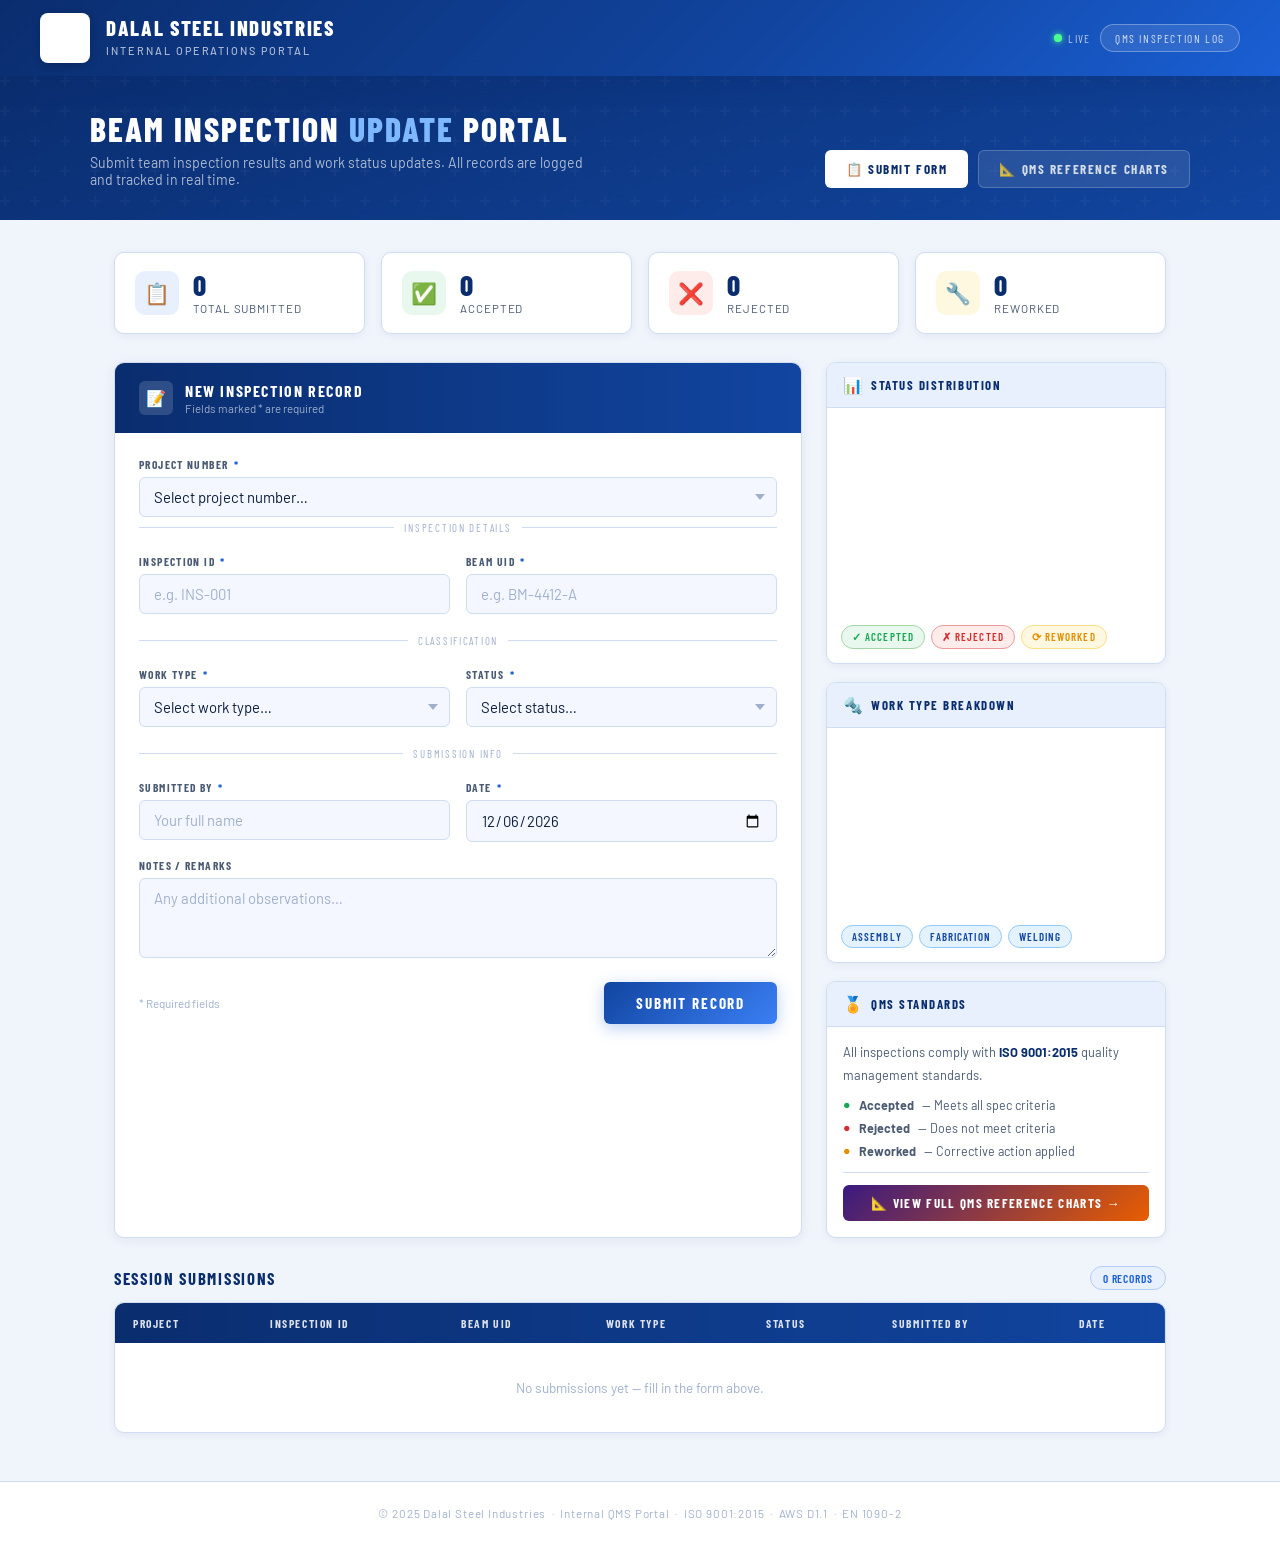
==== public/index.html @ 4f53c520 "index.html" ====
<!DOCTYPE html>
<!-- CLEAN REBUILD v2 -->
<html lang="en">
<head>
<meta charset="UTF-8"/>
<meta name="viewport" content="width=device-width, initial-scale=1.0"/>
<title>Dalal Steel Industries</title>
<link href="https://fonts.googleapis.com/css2?family=Barlow+Condensed:wght@400;600;700;800&family=Barlow:wght@300;400;500;600&display=swap" rel="stylesheet"/>
<script src="https://cdnjs.cloudflare.com/ajax/libs/Chart.js/4.4.0/chart.umd.min.js"></script>
<style>
*,*::before,*::after{box-sizing:border-box;margin:0;padding:0}
:root{--bd:#0a2d6e;--bm:#1145a0;--b:#1a5fd4;--bl:#3b7ff5;--bp:#e8f0fe;--bf:#f4f7ff;--w:#fff;--gl:#f0f4fb;--gb:#d0dcf0;--gm:#a0b0cc;--gt:#4a5a72;--td:#0d1f3c;--ok:#15a752;--er:#d32f2f;--wa:#e08f00;--or:#e85d00}
body{background:var(--gl);color:var(--td);font-family:'Barlow',sans-serif;min-height:100vh}
.page{display:none}.page.active{display:block}
header{background:linear-gradient(135deg,var(--bd),var(--bm) 60%,var(--b));padding:0 40px;display:flex;align-items:center;justify-content:space-between;height:76px;box-shadow:0 4px 24px rgba(10,45,110,.3);position:sticky;top:0;z-index:100}
.hl{display:flex;align-items:center;gap:16px}
.lw{width:50px;height:50px;background:#fff;border-radius:8px;display:flex;align-items:center;justify-content:center;overflow:hidden;flex-shrink:0;box-shadow:0 2px 8px rgba(0,0,0,.2)}
.lw img{width:44px;height:44px;object-fit:contain}
.bt h1{font-family:'Barlow Condensed',sans-serif;font-size:1.3rem;font-weight:800;letter-spacing:.08em;text-transform:uppercase;color:#fff;line-height:1}
.bt span{font-size:.68rem;letter-spacing:.18em;text-transform:uppercase;color:rgba(255,255,255,.65);font-weight:500}
.hr2{display:flex;align-items:center;gap:10px}
.hbadge{font-family:'Barlow Condensed',sans-serif;font-size:.72rem;letter-spacing:.14em;text-transform:uppercase;color:rgba(255,255,255,.8);border:1px solid rgba(255,255,255,.3);padding:6px 14px;border-radius:20px;background:rgba(255,255,255,.1)}
.ldot{display:flex;align-items:center;gap:6px;font-size:.72rem;color:rgba(255,255,255,.7);font-family:'Barlow Condensed',sans-serif;letter-spacing:.1em;text-transform:uppercase}
.ldot::before{content:'';width:8px;height:8px;background:#4cff91;border-radius:50%;box-shadow:0 0 6px #4cff91;animation:pulse 2s infinite}
@keyframes pulse{0%,100%{opacity:1;transform:scale(1)}50%{opacity:.5;transform:scale(.8)}}
.hero{background:linear-gradient(160deg,var(--bd),var(--bm));padding:36px 40px 32px;position:relative;overflow:hidden}
.hero::before{content:'';position:absolute;inset:0;background:url("data:image/svg+xml,%3Csvg width='60' height='60' viewBox='0 0 60 60' xmlns='http://www.w3.org/2000/svg'%3E%3Cg fill='%23fff' fill-opacity='.03'%3E%3Cpath d='M36 34v-4h-2v4h-4v2h4v4h2v-4h4v-2h-4zm0-30V0h-2v4h-4v2h4v4h2V6h4V4h-4zM6 34v-4H4v4H0v2h4v4h2v-4h4v-2H6zM6 4V0H4v4H0v2h4v4h2V6h4V4H6z'/%3E%3C/g%3E%3C/svg%3E")}
.hc{position:relative;max-width:1100px;margin:0 auto;display:flex;align-items:flex-end;justify-content:space-between;gap:20px;flex-wrap:wrap}
.hero h2{font-family:'Barlow Condensed',sans-serif;font-size:2.1rem;font-weight:800;text-transform:uppercase;letter-spacing:.06em;color:#fff;line-height:1;margin-bottom:8px}
.hero h2 em{color:#7eb8ff;font-style:normal}
.hero p{color:rgba(255,255,255,.65);font-size:.88rem;max-width:500px}
.navbtns{display:flex;gap:10px;flex-shrink:0}
.nbtn{font-family:'Barlow Condensed',sans-serif;font-size:.82rem;font-weight:700;letter-spacing:.12em;text-transform:uppercase;padding:10px 20px;border-radius:6px;border:none;cursor:pointer;transition:all .2s;display:flex;align-items:center;gap:7px}
.nbtn.p1{background:rgba(255,255,255,.18);color:#fff;border:1px solid rgba(255,255,255,.35)}
.nbtn.p1:hover{background:rgba(255,255,255,.28)}
.nbtn.p1.an{background:#fff;color:var(--bd)}
.nbtn.p2{background:rgba(255,255,255,.1);color:rgba(255,255,255,.8);border:1px solid rgba(255,255,255,.2)}
.nbtn.p2:hover{background:rgba(255,255,255,.2);color:#fff}
.nbtn.p2.an{background:var(--or);color:#fff;border-color:var(--or)}
main{max-width:1100px;margin:0 auto;padding:32px 24px 48px}
.kpi{display:grid;grid-template-columns:repeat(4,1fr);gap:16px;margin-bottom:28px}
.kc{background:var(--w);border:1px solid var(--gb);border-radius:10px;padding:18px 20px;display:flex;align-items:center;gap:14px;box-shadow:0 2px 8px rgba(10,45,110,.06);transition:box-shadow .2s,transform .2s}
.kc:hover{box-shadow:0 6px 20px rgba(10,45,110,.12);transform:translateY(-2px)}
.ki{width:44px;height:44px;border-radius:10px;display:flex;align-items:center;justify-content:center;flex-shrink:0;font-size:1.3rem}
.ki.b{background:var(--bp)}.ki.g{background:#e8f8ee}.ki.r{background:#fdecea}.ki.y{background:#fff8e1}
.kv{font-family:'Barlow Condensed',sans-serif;font-size:1.8rem;font-weight:800;color:var(--bd);line-height:1}
.kl{font-size:.72rem;color:var(--gt);text-transform:uppercase;letter-spacing:.08em;margin-top:2px}
.tc{display:grid;grid-template-columns:1fr 340px;gap:24px;margin-bottom:28px}
.cd{background:var(--w);border:1px solid var(--gb);border-radius:10px;overflow:hidden;box-shadow:0 2px 12px rgba(10,45,110,.07)}
.ch{background:linear-gradient(90deg,var(--bd),var(--bm));padding:18px 24px;display:flex;align-items:center;gap:12px}
.chi{width:34px;height:34px;background:rgba(255,255,255,.15);border-radius:6px;display:flex;align-items:center;justify-content:center;font-size:1rem}
.ch h3{font-family:'Barlow Condensed',sans-serif;font-size:1rem;font-weight:700;letter-spacing:.1em;text-transform:uppercase;color:#fff}
.ch p{font-size:.72rem;color:rgba(255,255,255,.6);margin-top:1px}
.fb{padding:24px}
.fg{display:grid;grid-template-columns:1fr 1fr;gap:16px}
.fgp{display:flex;flex-direction:column;gap:6px}
.fgp.fl{grid-column:1/-1}
label{font-family:'Barlow Condensed',sans-serif;font-size:.72rem;font-weight:700;letter-spacing:.12em;text-transform:uppercase;color:var(--gt)}
label .rq{color:var(--b);margin-left:2px}
input,select,textarea{background:var(--bf);border:1.5px solid var(--gb);border-radius:6px;color:var(--td);font-family:'Barlow',sans-serif;font-size:.93rem;padding:10px 14px;outline:none;width:100%;appearance:none;-webkit-appearance:none;transition:border-color .2s,box-shadow .2s}
input::placeholder,textarea::placeholder{color:var(--gm)}
input:focus,select:focus,textarea:focus{border-color:var(--b);box-shadow:0 0 0 3px rgba(26,95,212,.12);background:#fff}
.sw{position:relative}
.sw::after{content:'';position:absolute;right:12px;top:50%;transform:translateY(-50%);width:0;height:0;border-left:5px solid transparent;border-right:5px solid transparent;border-top:6px solid var(--gm);pointer-events:none}
textarea{resize:vertical;min-height:80px}
.dv{grid-column:1/-1;display:flex;align-items:center;gap:10px;margin:4px 0}
.dv span{font-family:'Barlow Condensed',sans-serif;font-size:.68rem;letter-spacing:.16em;text-transform:uppercase;color:var(--gm);white-space:nowrap}
.dv::before,.dv::after{content:'';flex:1;height:1px;background:var(--gb)}
.ff{padding:0 24px 24px;display:flex;align-items:center;justify-content:space-between;gap:12px}
.sbtn{background:linear-gradient(135deg,var(--bm),var(--bl));border:none;border-radius:6px;color:#fff;cursor:pointer;font-family:'Barlow Condensed',sans-serif;font-size:.95rem;font-weight:700;letter-spacing:.12em;text-transform:uppercase;padding:12px 32px;transition:all .2s;display:flex;align-items:center;gap:8px;box-shadow:0 4px 16px rgba(26,95,212,.3)}
.sbtn:hover{transform:translateY(-1px);box-shadow:0 6px 22px rgba(26,95,212,.4)}
.sbtn:active{transform:scale(.98)}
.sbtn:disabled{opacity:.5;cursor:not-allowed;transform:none}
.bl2{display:none;width:16px;height:16px;border:2px solid rgba(255,255,255,.3);border-top-color:#fff;border-radius:50%;animation:spin .7s linear infinite}
.sbtn.ld .bl2{display:block}
@keyframes spin{to{transform:rotate(360deg)}}
.rn{font-size:.73rem;color:var(--gm)}
.cc2{display:flex;flex-direction:column;gap:18px}
.cc3{background:var(--w);border:1px solid var(--gb);border-radius:10px;overflow:hidden;box-shadow:0 2px 8px rgba(10,45,110,.06)}
.cch{background:var(--bp);border-bottom:1px solid var(--gb);padding:12px 16px;display:flex;align-items:center;gap:8px}
.cch h4{font-family:'Barlow Condensed',sans-serif;font-size:.8rem;font-weight:700;letter-spacing:.12em;text-transform:uppercase;color:var(--bd)}
.cbody{padding:14px}
canvas{max-width:100%}
.ql{display:flex;flex-wrap:wrap;gap:6px;padding:6px 14px 14px}
.qt{font-size:.68rem;font-family:'Barlow Condensed',sans-serif;font-weight:600;letter-spacing:.1em;text-transform:uppercase;padding:4px 10px;border-radius:20px}
.qt.a{background:#e3f2fd;color:#1145a0;border:1px solid #90caf9}
.qt.b{background:#e8f8ee;color:#15a752;border:1px solid #a5d6a7}
.qt.c{background:#fdecea;color:#d32f2f;border:1px solid #ef9a9a}
.qt.d{background:#fff8e1;color:#e08f00;border:1px solid #ffe082}
.tsh{display:flex;align-items:center;justify-content:space-between;margin-bottom:12px}
.tsh h3{font-family:'Barlow Condensed',sans-serif;font-size:1.05rem;font-weight:700;letter-spacing:.1em;text-transform:uppercase;color:var(--bd)}
.rc{font-size:.72rem;color:var(--b);background:var(--bp);border:1px solid #b3ccf5;padding:4px 12px;border-radius:20px;font-family:'Barlow Condensed',sans-serif;font-weight:600;letter-spacing:.08em;text-transform:uppercase}
.tw{background:var(--w);border:1px solid var(--gb);border-radius:10px;overflow:hidden;box-shadow:0 2px 8px rgba(10,45,110,.06)}
table{width:100%;border-collapse:collapse}
thead tr{background:linear-gradient(90deg,var(--bd),var(--bm))}
th{font-family:'Barlow Condensed',sans-serif;font-size:.72rem;font-weight:700;letter-spacing:.14em;text-transform:uppercase;color:rgba(255,255,255,.85);padding:13px 18px;text-align:left}
tbody tr{border-bottom:1px solid var(--gb);transition:background .12s}
tbody tr:last-child{border-bottom:none}
tbody tr:hover{background:var(--bf)}
td{padding:12px 18px;font-size:.87rem;color:var(--td)}
td.mt{color:var(--gt);font-size:.8rem}
.badge{display:inline-block;padding:3px 10px;border-radius:20px;font-family:'Barlow Condensed',sans-serif;font-size:.7rem;font-weight:700;letter-spacing:.1em;text-transform:uppercase}
.badge.accepted{background:#e8f8ee;color:#15a752;border:1px solid #a5d6a7}
.badge.rejected{background:#fdecea;color:#d32f2f;border:1px solid #ef9a9a}
.badge.reworked{background:#fff8e1;color:#e08f00;border:1px solid #ffe082}
.es{padding:36px;text-align:center;color:var(--gm);font-size:.85rem}
.rh{background:linear-gradient(160deg,#1a0a3e,#3a1a80 60%,var(--or));padding:36px 40px 32px;position:relative;overflow:hidden}
.rh::before{content:'';position:absolute;inset:0;background:url("data:image/svg+xml,%3Csvg width='60' height='60' viewBox='0 0 60 60' xmlns='http://www.w3.org/2000/svg'%3E%3Cg fill='%23fff' fill-opacity='.04'%3E%3Cpath d='M36 34v-4h-2v4h-4v2h4v4h2v-4h4v-2h-4zm0-30V0h-2v4h-4v2h4v4h2V6h4V4h-4zM6 34v-4H4v4H0v2h4v4h2v-4h4v-2H6zM6 4V0H4v4H0v2h4v4h2V6h4V4H6z'/%3E%3C/g%3E%3C/svg%3E")}
.rhc{position:relative;max-width:1100px;margin:0 auto;display:flex;align-items:flex-end;justify-content:space-between;flex-wrap:wrap;gap:16px}
.rh h2{font-family:'Barlow Condensed',sans-serif;font-size:2.1rem;font-weight:800;text-transform:uppercase;letter-spacing:.06em;color:#fff;line-height:1;margin-bottom:8px}
.rh h2 em{color:#ffcc80;font-style:normal}
.rh p{color:rgba(255,255,255,.65);font-size:.88rem}
.rtabs{display:flex;gap:8px;flex-shrink:0}
.rtab{font-family:'Barlow Condensed',sans-serif;font-size:.82rem;font-weight:700;letter-spacing:.1em;text-transform:uppercase;padding:9px 20px;border-radius:6px;border:1px solid rgba(255,255,255,.3);background:rgba(255,255,255,.12);color:rgba(255,255,255,.8);cursor:pointer;transition:all .2s}
.rtab:hover{background:rgba(255,255,255,.22);color:#fff}
.rtab.active{background:#fff;color:#3a1a80;border-color:#fff}
.rm{max-width:1100px;margin:0 auto;padding:32px 24px 48px}
.rs{display:none}.rs.active{display:block}
.stitle{font-family:'Barlow Condensed',sans-serif;font-size:1.15rem;font-weight:800;letter-spacing:.1em;text-transform:uppercase;color:var(--bd);margin-bottom:16px;display:flex;align-items:center;gap:10px}
.stitle::after{content:'';flex:1;height:2px;background:linear-gradient(90deg,var(--bp),transparent)}
.rg{display:grid;grid-template-columns:1fr 1fr;gap:20px;margin-bottom:28px}
.rcard{background:var(--w);border:1px solid var(--gb);border-radius:10px;overflow:hidden;box-shadow:0 2px 8px rgba(10,45,110,.06)}
.rch{padding:14px 18px 12px;border-bottom:1px solid var(--gb);display:flex;align-items:center;gap:10px}
.rch.blue{background:linear-gradient(90deg,var(--bd),var(--bm))}
.rch.orange{background:linear-gradient(90deg,#7a2d00,var(--or))}
.rch.green{background:linear-gradient(90deg,#0a4d1a,#1a8a3a)}
.rch.purple{background:linear-gradient(90deg,#2d0a6e,#6a3ab0)}
.rch h4{font-family:'Barlow Condensed',sans-serif;font-size:.88rem;font-weight:700;letter-spacing:.12em;text-transform:uppercase;color:#fff}
.rt{width:100%;border-collapse:collapse}
.rt th{font-family:'Barlow Condensed',sans-serif;font-size:.68rem;font-weight:700;letter-spacing:.12em;text-transform:uppercase;color:var(--gt);padding:10px 14px;text-align:left;background:var(--bf);border-bottom:1px solid var(--gb)}
.rt td{padding:9px 14px;font-size:.82rem;color:var(--td);border-bottom:1px solid var(--gb)}
.rt tr:last-child td{border-bottom:none}
.rt tr:nth-child(even) td{background:var(--bf)}
.rt tr:hover td{background:#deeaff}
.grade{width:28px;height:28px;border-radius:50%;font-family:'Barlow Condensed',sans-serif;font-size:.85rem;font-weight:800;display:inline-flex;align-items:center;justify-content:center}
.grade.A{background:#e8f8ee;color:#15a752;border:2px solid #15a752}
.grade.B{background:#e3f2fd;color:#1145a0;border:2px solid #1145a0}
.grade.C{background:#fff8e1;color:#e08f00;border:2px solid #e08f00}
.grade.D{background:#fdecea;color:#d32f2f;border:2px solid #d32f2f}
.dg{display:grid;grid-template-columns:repeat(3,1fr);gap:10px;padding:14px}
.dc{border:1px solid var(--gb);border-radius:8px;padding:12px 10px;text-align:center}
.dc .di{font-size:1.6rem;margin-bottom:6px}
.dc .dn{font-family:'Barlow Condensed',sans-serif;font-size:.75rem;font-weight:700;letter-spacing:.1em;text-transform:uppercase;color:var(--bd)}
.dc .dd{font-size:.7rem;color:var(--gt);margin-top:3px;line-height:1.4}
.dc.crit{border-color:#ef9a9a;background:#fdecea}.dc.crit .dn{color:#d32f2f}
.dc.mod{border-color:#ffe082;background:#fff8e1}.dc.mod .dn{color:#e08f00}
.dc.min{border-color:#a5d6a7;background:#e8f8ee}.dc.min .dn{color:#15a752}
.ip{display:flex;gap:6px;flex-wrap:wrap;padding:12px 14px}
.ipill{font-family:'Barlow Condensed',sans-serif;font-size:.72rem;font-weight:700;letter-spacing:.1em;text-transform:uppercase;padding:5px 12px;border-radius:20px}
.ipill.f{background:#e8f8ee;color:#15a752;border:1px solid #a5d6a7}
.ipill.m{background:#e3f2fd;color:#1145a0;border:1px solid #90caf9}
.ipill.c{background:#fff8e1;color:#e08f00;border:1px solid #ffe082}
.ipill.v{background:#fdecea;color:#d32f2f;border:1px solid #ef9a9a}
#toast{position:fixed;bottom:28px;right:28px;padding:14px 22px;border-radius:8px;font-family:'Barlow Condensed',sans-serif;font-size:.95rem;font-weight:600;letter-spacing:.08em;text-transform:uppercase;box-shadow:0 8px 28px rgba(0,0,0,.15);z-index:9999;transform:translateY(60px);opacity:0;transition:all .3s cubic-bezier(.34,1.56,.64,1);pointer-events:none}
#toast.show{transform:translateY(0);opacity:1}
#toast.success{background:#fff;border:2px solid var(--ok);color:var(--ok)}
#toast.error{background:#fff;border:2px solid var(--er);color:var(--er)}
footer{text-align:center;padding:24px;border-top:1px solid var(--gb);color:var(--gm);font-size:.73rem;letter-spacing:.07em;background:var(--w)}
/* FORM FIELD GROUPS */
#fields-standard{display:block}
#fields-spn003{display:none}
@media(max-width:860px){.tc,.rg{grid-template-columns:1fr}.kpi{grid-template-columns:repeat(2,1fr)}.fg{grid-template-columns:1fr}.fgp.fl{grid-column:1}header,.hero,.rh{padding-left:20px;padding-right:20px}main,.rm{padding:20px 16px 40px}.dg{grid-template-columns:repeat(2,1fr)}}
</style>
</head>
<body>

<header>
  <div class="hl">
    <div class="lw"><img src="https://cdn.prod.website-files.com/642d748a11520d3a83eb2715/646a10def01604a84f90b302_Asset%201.svg" alt="DSI" onerror="this.style.display='none'"/></div>
    <div class="bt"><h1>Dalal Steel Industries</h1><span>Internal Operations Portal</span></div>
  </div>
  <div class="hr2"><div class="ldot">Live</div><div class="hbadge">QMS Inspection Log</div></div>
</header>

<!-- PAGE 1: FORM -->
<div class="page active" id="page-form">
  <div class="hero">
    <div class="hc">
      <div><h2>Beam Inspection <em>Update</em> Portal</h2><p>Submit team inspection results and work status updates. All records are logged and tracked in real time.</p></div>
      <div class="navbtns">
        <button class="nbtn p1 an" onclick="showPage('page-form',this)">📋 Submit Form</button>
        <button class="nbtn p2" onclick="showPage('page-ref',this)">📐 QMS Reference Charts</button>
      </div>
    </div>
  </div>
  <main>
    <div class="kpi">
      <div class="kc"><div class="ki b">📋</div><div><div class="kv" id="kT">0</div><div class="kl">Total Submitted</div></div></div>
      <div class="kc"><div class="ki g">✅</div><div><div class="kv" id="kA">0</div><div class="kl">Accepted</div></div></div>
      <div class="kc"><div class="ki r">❌</div><div><div class="kv" id="kR">0</div><div class="kl">Rejected</div></div></div>
      <div class="kc"><div class="ki y">🔧</div><div><div class="kv" id="kW">0</div><div class="kl">Reworked</div></div></div>
    </div>
    <div class="tc">
      <div class="cd">
        <div class="ch"><div class="chi">📝</div><div><h3>New Inspection Record</h3><p>Fields marked * are required</p></div></div>
        <div class="fb">
          <div class="fg">
            <div class="fgp fl">
              <label>Project Number <span class="rq">*</span></label>
              <div class="sw">
                <select id="proj" onchange="onProjChange()">
                  <option value="" disabled selected>Select project number…</option>
                  <option value="SPN004">SPN004</option>
                  <option value="SPN062">SPN062</option>
                  <option value="SPN003">SPN003</option>
                  <option value="NG008">NG008</option>
                  <option value="NG014">NG014</option>
                  <option value="SBN025">SBN025</option>
                 <option value="SBN005">SBN005</option>
<option value="SBN002">SBN002</option>
<option value="SBN022">SBN022</option>
<option value="ST300">ST300</option>
<option value="SBN013">SBN013</option>
                </select>
              </div>
              <div id="proj-badge" style="display:none;margin-top:8px;padding:9px 14px;border-radius:6px;font-size:.78rem;font-weight:700;letter-spacing:.1em;text-transform:uppercase;font-family:'Barlow Condensed',sans-serif;"></div>
            </div>
          </div>

          <!-- STANDARD FIELDS -->
          <div id="fields-standard">
            <div class="fg">
              <div class="dv"><span>Inspection Details</span></div>
              <div class="fgp"><label>Inspection ID <span class="rq">*</span></label><input type="text" id="iid" placeholder="e.g. INS-001"/></div>
              <div class="fgp"><label>Beam UID <span class="rq">*</span></label><input type="text" id="buid" placeholder="e.g. BM-4412-A"/></div>
              <div class="dv"><span>Classification</span></div>
              <div class="fgp"><label>Work Type <span class="rq">*</span></label><div class="sw"><select id="wt"><option value="" disabled selected>Select work type…</option><option>Assembly</option><option>Fabrication</option><option>Welding</option></select></div></div>
              <div class="fgp"><label>Status <span class="rq">*</span></label><div class="sw"><select id="st"><option value="" disabled selected>Select status…</option><option>Accepted</option><option>Rejected</option><option>Reworked</option></select></div></div>
              <div class="dv"><span>Submission Info</span></div>
              <div class="fgp"><label>Submitted By <span class="rq">*</span></label><input type="text" id="sb" placeholder="Your full name"/></div>
              <div class="fgp"><label>Date <span class="rq">*</span></label><input type="date" id="dt"/></div>
              <div class="fgp fl"><label>Notes / Remarks</label><textarea id="nt" placeholder="Any additional observations…"></textarea></div>
            </div>
          </div>

          <!-- SPN003 / NG008 / NG014 / SBN025 FIELDS -->
          <div id="fields-spn003">
            <div class="fg">
              <div class="dv"><span>Inspection Details</span></div>
              <div class="fgp"><label>Beam UID <span class="rq">*</span></label><input type="text" id="s3-buid" placeholder="e.g. BM-4412-A"/></div>
              <div class="fgp"><label>Inspection ID <span class="rq">*</span></label><input type="text" id="s3-iid" placeholder="e.g. INS-001"/></div>
              <div class="dv"><span>Work Details</span></div>
              <div class="fgp"><label>Work Type <span class="rq">*</span></label><div class="sw"><select id="s3-wt"><option value="" disabled selected>Select work type…</option><option>Assembly</option><option>Fabrication</option><option>Welding</option></select></div></div>
              <div class="fgp"><label>Operation Inspection Result <span class="rq">*</span></label><div class="sw"><select id="s3-oir"><option value="" disabled selected>Select result…</option><option value="Accepted">Accepted</option><option value="Rejected">Rejected</option><option value="Failed/Reworked/Passed">Failed/Reworked/Passed</option></select></div></div>
              <div class="dv"><span>Quality Notes</span></div>
              <div class="fgp fl"><label>Non-Conformance</label><textarea id="s3-nc" placeholder="Describe any non-conformance findings…"></textarea></div>
              <div class="fgp fl">
                <label>Image Attachment</label>
                <div id="img-drop" style="border:2px dashed var(--gb);border-radius:8px;padding:20px;text-align:center;cursor:pointer;transition:border-color .2s,background .2s;background:var(--bf)" onclick="document.getElementById('s3-img').click()" ondragover="event.preventDefault();this.style.borderColor='var(--b)';this.style.background='var(--bp)'" ondragleave="this.style.borderColor='var(--gb)';this.style.background='var(--bf)'" ondrop="handleDrop(event)">
                  <div style="font-size:1.8rem;margin-bottom:6px">📎</div>
                  <div style="font-family:'Barlow Condensed',sans-serif;font-size:.8rem;font-weight:700;letter-spacing:.1em;text-transform:uppercase;color:var(--gt)">Click or drag image here</div>
                  <div style="font-size:.72rem;color:var(--gm);margin-top:4px">JPG, PNG, WEBP — max 5MB</div>
                </div>
                <input type="file" id="s3-img" accept="image/*" style="display:none" onchange="previewImg(this)"/>
                <div id="img-preview" style="display:none;margin-top:10px;position:relative">
                  <img id="img-thumb" style="max-width:100%;max-height:160px;border-radius:6px;border:1px solid var(--gb);object-fit:contain"/>
                  <button onclick="clearImg()" style="position:absolute;top:6px;right:6px;background:#d32f2f;color:#fff;border:none;border-radius:50%;width:22px;height:22px;cursor:pointer;font-size:.8rem;line-height:1">✕</button>
                  <div id="img-name" style="font-size:.72rem;color:var(--gt);margin-top:4px;text-align:center"></div>
                </div>
              </div>
            </div>
          </div>

        </div>
        <div class="ff"><span class="rn">* Required fields</span><button class="sbtn" id="sbtn" onclick="submit()"><div class="bl2"></div><span class="sl">Submit Record</span></button></div>
      </div>
      <div class="cc2">
        <div class="cc3"><div class="cch"><span>📊</span><h4>Status Distribution</h4></div><div class="cbody"><canvas id="sc" height="180"></canvas></div><div class="ql"><span class="qt b">✓ Accepted</span><span class="qt c">✗ Rejected</span><span class="qt d">⟳ Reworked</span></div></div>
        <div class="cc3"><div class="cch"><span>🔩</span><h4>Work Type Breakdown</h4></div><div class="cbody"><canvas id="wc" height="160"></canvas></div><div class="ql"><span class="qt a">Assembly</span><span class="qt a">Fabrication</span><span class="qt a">Welding</span></div></div>
        <div class="cc3">
          <div class="cch"><span>🏅</span><h4>QMS Standards</h4></div>
          <div class="cbody" style="padding:14px 16px 16px">
            <div style="font-size:.8rem;color:var(--gt);line-height:1.8;margin-bottom:10px">All inspections comply with <strong style="color:var(--bd)">ISO 9001:2015</strong> quality management standards.</div>
            <div style="display:flex;flex-direction:column;gap:8px">
              <div style="display:flex;align-items:center;gap:8px;font-size:.78rem;color:var(--gt)"><span style="color:var(--ok)">●</span><strong>Accepted</strong> — Meets all spec criteria</div>
              <div style="display:flex;align-items:center;gap:8px;font-size:.78rem;color:var(--gt)"><span style="color:var(--er)">●</span><strong>Rejected</strong> — Does not meet criteria</div>
              <div style="display:flex;align-items:center;gap:8px;font-size:.78rem;color:var(--gt)"><span style="color:var(--wa)">●</span><strong>Reworked</strong> — Corrective action applied</div>
            </div>
            <div style="margin-top:14px;padding-top:12px;border-top:1px solid var(--gb)">
              <button onclick="showPage('page-ref',document.querySelectorAll('.nbtn')[1])" style="width:100%;background:linear-gradient(135deg,#3a1a80,var(--or));border:none;border-radius:6px;color:#fff;font-family:'Barlow Condensed',sans-serif;font-size:.82rem;font-weight:700;letter-spacing:.1em;text-transform:uppercase;padding:10px;cursor:pointer;">📐 View Full QMS Reference Charts →</button>
            </div>
          </div>
        </div>
      </div>
    </div>
    <div>
      <div class="tsh"><h3>Session Submissions</h3><span class="rc" id="rcnt">0 Records</span></div>
      <div class="tw"><table><thead><tr><th>Project</th><th>Inspection ID</th><th>Beam UID</th><th>Work Type</th><th>Status</th><th>Submitted By</th><th>Date</th></tr></thead><tbody id="tb"><tr><td colspan="7" class="es">No submissions yet — fill in the form above.</td></tr></tbody></table></div>
    </div>
  </main>
</div>

<!-- PAGE 2: QMS REFERENCE -->
<div class="page" id="page-ref">
  <div class="rh">
    <div class="rhc">
      <div><h2>QMS <em>Reference</em> Charts</h2><p>Tolerance standards, weld grades, defect references and fabrication specs — ISO 9001:2015 &amp; AWS D1.1</p></div>
      <div class="rtabs">
        <button class="rtab active" onclick="showRef('welding',this)">🔥 Welding</button>
        <button class="rtab" onclick="showRef('fabrication',this)">⚙️ Fabrication</button>
      </div>
    </div>
  </div>
  <div class="rm">
    <div style="margin-bottom:20px">
      <button onclick="showPage('page-form',document.querySelectorAll('.nbtn')[0])" style="background:var(--w);border:1px solid var(--gb);border-radius:6px;padding:9px 18px;font-family:'Barlow Condensed',sans-serif;font-size:.8rem;font-weight:700;letter-spacing:.1em;text-transform:uppercase;color:var(--bd);cursor:pointer;">← Back to Submission Form</button>
    </div>
    <div class="rs active" id="ref-welding">
      <div class="stitle">🔥 Weld Quality Grades &amp; Ranks</div>
      <div class="rg">
        <div class="rcard"><div class="rch blue"><span>🏅</span><h4>Weld Quality Rank Table — AWS D1.1</h4></div><table class="rt"><thead><tr><th>Grade</th><th>Classification</th><th>Acceptance Criteria</th><th>Action</th></tr></thead><tbody><tr><td><span class="grade A">A</span></td><td><strong>Excellent</strong></td><td>Full acceptance, no defects detected</td><td style="color:var(--ok)">✓ Pass</td></tr><tr><td><span class="grade B">B</span></td><td><strong>Good</strong></td><td>Minor surface imperfections only</td><td style="color:var(--ok)">✓ Pass</td></tr><tr><td><span class="grade C">C</span></td><td><strong>Fair</strong></td><td>Minor subsurface flaws within limits</td><td style="color:var(--wa)">⚠ Review</td></tr><tr><td><span class="grade D">D</span></td><td><strong>Reject</strong></td><td>Exceeds allowable defect limits</td><td style="color:var(--er)">✗ Rework</td></tr></tbody></table></div>
        <div class="rcard"><div class="rch orange"><span>📏</span><h4>Weld Tolerance Chart — Gap &amp; Misalignment</h4></div><table class="rt"><thead><tr><th>Parameter</th><th>Grade A</th><th>Grade B</th><th>Max Allowed</th></tr></thead><tbody><tr><td>Root Gap (Butt Weld)</td><td>0 – 1.5 mm</td><td>1.5 – 3 mm</td><td>3 mm</td></tr><tr><td>Root Gap (Fillet Weld)</td><td>0 – 1 mm</td><td>1 – 2 mm</td><td>2 mm</td></tr><tr><td>Linear Misalignment</td><td>≤ 1 mm</td><td>1 – 2 mm</td><td>3 mm</td></tr><tr><td>Angular Misalignment</td><td>≤ 1°</td><td>1° – 2°</td><td>3°</td></tr><tr><td>Undercut Depth</td><td>≤ 0.5 mm</td><td>0.5 – 1 mm</td><td>1 mm</td></tr><tr><td>Weld Reinforcement</td><td>≤ 1.5 mm</td><td>1.5 – 3 mm</td><td>3 mm</td></tr><tr><td>Leg Length Variance</td><td>± 1 mm</td><td>± 2 mm</td><td>± 3 mm</td></tr></tbody></table></div>
      </div>
      <div class="stitle">⚡ AWS / ISO Weld Standards</div>
      <div class="rg">
        <div class="rcard"><div class="rch green"><span>📋</span><h4>AWS D1.1 — Structural Welding Code</h4></div><table class="rt"><thead><tr><th>Inspection Type</th><th>Standard Ref.</th><th>Acceptance Criteria</th></tr></thead><tbody><tr><td>Visual Inspection</td><td>AWS D1.1 Cl. 6</td><td>No cracks, full fusion, correct profile</td></tr><tr><td>Radiographic Test (RT)</td><td>AWS D1.1 Cl. 6.12</td><td>No porosity &gt; 3 mm diameter</td></tr><tr><td>Ultrasonic Test (UT)</td><td>AWS D1.1 Cl. 6.13</td><td>No reflectors exceeding reference level</td></tr><tr><td>Magnetic Particle (MT)</td><td>ASTM E709</td><td>No linear indications &gt; 1.5 mm</td></tr><tr><td>Hardness Test</td><td>AWS D1.1 Annex I</td><td>Max 350 HV10 in HAZ</td></tr><tr><td>Preheat Requirement</td><td>AWS D1.1 Cl. 4.2</td><td>Min 10°C above dew point</td></tr></tbody></table></div>
        <div class="rcard"><div class="rch purple"><span>🌐</span><h4>ISO 5817 — Weld Imperfection Quality Levels</h4></div><table class="rt"><thead><tr><th>Level</th><th>Description</th><th>Application</th></tr></thead><tbody><tr><td><span class="badge accepted">B</span></td><td>Stringent</td><td>High-stress, fatigue-critical joints</td></tr><tr><td><span class="badge" style="background:#e3f2fd;color:#1145a0;border:1px solid #90caf9">C</span></td><td>Intermediate</td><td>General structural applications</td></tr><tr><td><span class="badge reworked">D</span></td><td>Moderate</td><td>Non-critical secondary members</td></tr></tbody></table><div style="padding:12px 14px;font-size:.78rem;color:var(--gt);border-top:1px solid var(--gb)"><strong style="color:var(--bd)">DSI Default:</strong> ISO 5817 Level <strong>B</strong> for all structural beam work.</div></div>
      </div>
      <div class="stitle">🔍 Visual Defect Reference Guide</div>
      <div class="rcard"><div class="rch blue"><span>🔍</span><h4>Common Weld Defects — Visual Identification</h4></div><div class="dg"><div class="dc crit"><div class="di">🔴</div><div class="dn">Crack</div><div class="dd">Linear fracture in weld or HAZ. Zero tolerance — always reject.</div></div><div class="dc crit"><div class="di">🔴</div><div class="dn">Lack of Fusion</div><div class="dd">Weld metal not fused to base metal. Critical failure risk.</div></div><div class="dc crit"><div class="di">🔴</div><div class="dn">Incomplete Penetration</div><div class="dd">Root not fully fused. Fails all load-bearing requirements.</div></div><div class="dc mod"><div class="di">🟡</div><div class="dn">Porosity</div><div class="dd">Gas pockets trapped in weld. Acceptable only if &lt; 3 mm, isolated.</div></div><div class="dc mod"><div class="di">🟡</div><div class="dn">Undercut</div><div class="dd">Groove along weld toe. Max 1 mm depth per AWS D1.1.</div></div><div class="dc mod"><div class="di">🟡</div><div class="dn">Overlap</div><div class="dd">Weld metal beyond toe line. Creates stress concentration.</div></div><div class="dc min"><div class="di">🟢</div><div class="dn">Spatter</div><div class="dd">Weld metal droplets on base. Minor — grind if excessive.</div></div><div class="dc min"><div class="di">🟢</div><div class="dn">Arc Strike</div><div class="dd">Mark outside weld zone. Grind smooth, re-inspect HAZ area.</div></div><div class="dc min"><div class="di">🟢</div><div class="dn">Surface Oxidation</div><div class="dd">Heat discolouration. Wire brush and document finding.</div></div></div></div>
    </div>
    <div class="rs" id="ref-fabrication">
      <div class="stitle">📐 ISO 2768 Tolerance Classes</div>
      <div class="rg">
        <div class="rcard"><div class="rch blue"><span>📐</span><h4>ISO 2768 — General Linear Tolerances (mm)</h4></div><div class="ip"><span class="ipill f">f — Fine</span><span class="ipill m">m — Medium</span><span class="ipill c">c — Coarse</span><span class="ipill v">v — Very Coarse</span></div><table class="rt"><thead><tr><th>Nominal Range</th><th>Fine (f)</th><th>Medium (m)</th><th>Coarse (c)</th><th>V.Coarse (v)</th></tr></thead><tbody><tr><td>0.5 – 3 mm</td><td>±0.05</td><td>±0.10</td><td>±0.20</td><td>—</td></tr><tr><td>3 – 30 mm</td><td>±0.05</td><td>±0.20</td><td>±0.50</td><td>±1.0</td></tr><tr><td>30 – 120 mm</td><td>±0.15</td><td>±0.30</td><td>±0.80</td><td>±1.5</td></tr><tr><td>120 – 400 mm</td><td>±0.20</td><td>±0.50</td><td>±1.20</td><td>±2.5</td></tr><tr><td>400 – 1000 mm</td><td>±0.30</td><td>±0.80</td><td>±2.00</td><td>±4.0</td></tr><tr><td>1000 – 2000 mm</td><td>±0.50</td><td>±1.20</td><td>±3.00</td><td>±6.0</td></tr><tr><td>2000 – 4000 mm</td><td>—</td><td>±2.00</td><td>±4.00</td><td>±8.0</td></tr></tbody></table><div style="padding:10px 14px;font-size:.75rem;color:var(--gt);border-top:1px solid var(--gb)"><strong style="color:var(--bd)">DSI Default:</strong> ISO 2768-<strong>m</strong> (Medium) for all structural steel fabrication.</div></div>
        <div class="rcard"><div class="rch orange"><span>📏</span><h4>ISO 2768 — Angular Tolerances</h4></div><table class="rt"><thead><tr><th>Shorter Side (mm)</th><th>Fine (f)</th><th>Medium (m)</th><th>Coarse (c)</th></tr></thead><tbody><tr><td>Up to 10</td><td>±1°</td><td>±1°</td><td>±1°30'</td></tr><tr><td>10 – 50</td><td>±0°30'</td><td>±0°30'</td><td>±1°</td></tr><tr><td>50 – 120</td><td>±0°20'</td><td>±0°20'</td><td>±0°30'</td></tr><tr><td>120 – 400</td><td>±0°10'</td><td>±0°10'</td><td>±0°15'</td></tr><tr><td>Over 400</td><td>±0°05'</td><td>±0°05'</td><td>±0°10'</td></tr></tbody></table></div>
      </div>
      <div class="stitle">🔩 Dimensional Tolerance Charts</div>
      <div class="rg">
        <div class="rcard"><div class="rch green"><span>📊</span><h4>Structural Steel Member Tolerances — EN 1090-2</h4></div><table class="rt"><thead><tr><th>Parameter</th><th>Tolerance</th><th>Standard</th></tr></thead><tbody><tr><td>Member Length ≤ 6 m</td><td>±3 mm</td><td>EN 1090-2</td></tr><tr><td>Member Length &gt; 6 m</td><td>±5 mm</td><td>EN 1090-2</td></tr><tr><td>Web Straightness</td><td>L/1000 max</td><td>EN 1090-2</td></tr><tr><td>Flange Width</td><td>±3 mm</td><td>EN 10034</td></tr><tr><td>Flange Thickness</td><td>±0.5 mm</td><td>EN 10034</td></tr><tr><td>Web Thickness</td><td>±0.5 mm</td><td>EN 10034</td></tr><tr><td>Hole Position</td><td>±1 mm</td><td>EN 1090-2</td></tr><tr><td>Hole Diameter</td><td>+0.5 / 0 mm</td><td>EN 1090-2</td></tr><tr><td>Squareness of Section</td><td>≤ 1.5 mm</td><td>EN 1090-2</td></tr></tbody></table></div>
        <div class="rcard"><div class="rch purple"><span>🏗️</span><h4>Fit-Up &amp; Assembly Tolerances</h4></div><table class="rt"><thead><tr><th>Assembly Parameter</th><th>Allowable</th><th>Reject If</th></tr></thead><tbody><tr><td>Column Plumb (per 3 m)</td><td>≤ 3 mm</td><td>&gt; 5 mm</td></tr><tr><td>Beam Level (span)</td><td>L/1000</td><td>&gt; L/500</td></tr><tr><td>Joint Gap (bolted)</td><td>0 – 2 mm</td><td>&gt; 3 mm</td></tr><tr><td>Joint Gap (welded)</td><td>0 – 1.5 mm</td><td>&gt; 3 mm</td></tr><tr><td>Bearing Contact Area</td><td>≥ 75%</td><td>&lt; 50%</td></tr><tr><td>Bolt Hole Alignment</td><td>±1 mm</td><td>&gt; ±2 mm</td></tr><tr><td>Splice Plate Offset</td><td>≤ 1 mm</td><td>&gt; 2 mm</td></tr><tr><td>End Plate Flatness</td><td>≤ 1 mm / 300 mm</td><td>&gt; 2 mm</td></tr></tbody></table></div>
      </div>
      <div class="stitle">✨ Surface Finish Grades</div>
      <div class="rcard"><div class="rch blue"><span>✨</span><h4>Surface Preparation Standards — ISO 8501-1 / SSPC</h4></div><table class="rt"><thead><tr><th>Grade</th><th>ISO 8501-1</th><th>SSPC Equiv.</th><th>Description</th><th>Application</th></tr></thead><tbody><tr><td><strong style="color:var(--ok)">Sa 3</strong></td><td>Sa 3</td><td>SP-5 White Metal</td><td>Visually clean — no mill scale, rust or contaminants</td><td>Immersion / chemical exposure</td></tr><tr><td><strong style="color:#1145a0">Sa 2½</strong></td><td>Sa 2½</td><td>SP-10 Near White</td><td>Traces of staining only, 95% clean surface</td><td>High-performance coatings</td></tr><tr><td><strong style="color:var(--wa)">Sa 2</strong></td><td>Sa 2</td><td>SP-6 Commercial</td><td>No grease, most mill scale and rust removed</td><td>Standard structural steel</td></tr><tr><td><strong style="color:var(--gt)">Sa 1</strong></td><td>Sa 1</td><td>SP-7 Brush-Off</td><td>Loose mill scale, rust and coatings removed</td><td>Maintenance repainting</td></tr><tr><td><strong style="color:var(--er)">St 2/3</strong></td><td>St 2/3</td><td>SP-3 Power Tool</td><td>Hand/power tool cleaning, metallic sheen on St3</td><td>Non-blast accessible areas</td></tr></tbody></table><div style="padding:12px 14px;font-size:.78rem;color:var(--gt);border-top:1px solid var(--gb)"><strong style="color:var(--bd)">DSI Minimum Standard:</strong> <strong>Sa 2½</strong> (SP-10) before any protective coating on structural beams.</div></div>
    </div>
  </div>
</div>

<footer>&copy; 2025 Dalal Steel Industries &nbsp;·&nbsp; Internal QMS Portal &nbsp;·&nbsp; ISO 9001:2015 &nbsp;·&nbsp; AWS D1.1 &nbsp;·&nbsp; EN 1090-2</footer>
<div id="toast"></div>

<script>
const PROJECT_TABLES={'SPN004':'test','SPN062':'spn001','SPN003':'Spn003','NG008':'NG008','NG014':'NG014','SBN025':'SBN025','SBN005':'SBN005','SBN002':'SBN002','SBN022':'SBN022','SBN009':'ST300'};
const CLOUDINARY_CLOUD='dfex176he';
const CLOUDINARY_PRESET='umwnwbli';
// Projects that use the SPN003-style form
const SPN003_PROJECTS=['SPN003','NG008','NG014','SBN025','SBN005','SBN002','SBN022','ST300'];

document.getElementById('dt').valueAsDate=new Date();
const rows=[];

function showPage(id,btn){
  document.querySelectorAll('.page').forEach(p=>p.classList.remove('active'));
  document.getElementById(id).classList.add('active');
  document.querySelectorAll('.nbtn').forEach(b=>b.classList.remove('an'));
  if(btn)btn.classList.add('an');
  window.scrollTo({top:0,behavior:'smooth'});
}
function showRef(s,btn){
  document.querySelectorAll('.rs').forEach(x=>x.classList.remove('active'));
  document.getElementById('ref-'+s).classList.add('active');
  document.querySelectorAll('.rtab').forEach(b=>b.classList.remove('active'));
  btn.classList.add('active');
}

const sChart=new Chart(document.getElementById('sc'),{type:'doughnut',data:{labels:['Accepted','Rejected','Reworked'],datasets:[{data:[0,0,0],backgroundColor:['#15a752','#d32f2f','#e08f00'],borderWidth:3,borderColor:'#fff',hoverOffset:6}]},options:{responsive:true,cutout:'65%',plugins:{legend:{display:false},tooltip:{callbacks:{label:c=>` ${c.label}: ${c.raw}`}}}}});
const wChart=new Chart(document.getElementById('wc'),{type:'bar',data:{labels:['Assembly','Fabrication','Welding'],datasets:[{data:[0,0,0],backgroundColor:['#1a5fd4','#3b7ff5','#6fa3ff'],borderRadius:5,borderSkipped:false}]},options:{responsive:true,plugins:{legend:{display:false}},scales:{y:{beginAtZero:true,ticks:{stepSize:1,font:{family:'Barlow',size:11},color:'#7a8fad'},grid:{color:'#e8f0fe'}},x:{ticks:{font:{family:'Barlow Condensed',size:11},color:'#4a5a72'},grid:{display:false}}}}});

function updCharts(){
  const sc={Accepted:0,Rejected:0,Reworked:0},wc={Assembly:0,Fabrication:0,Welding:0};
  rows.forEach(r=>{if(sc[r.s]!==undefined)sc[r.s]++;if(wc[r.w]!==undefined)wc[r.w]++;});
  sChart.data.datasets[0].data=[sc.Accepted,sc.Rejected,sc.Reworked];sChart.update();
  wChart.data.datasets[0].data=[wc.Assembly,wc.Fabrication,wc.Welding];wChart.update();
  document.getElementById('kT').textContent=rows.length;
  document.getElementById('kA').textContent=sc.Accepted;
  document.getElementById('kR').textContent=sc.Rejected;
  document.getElementById('kW').textContent=sc.Reworked;
}

function onProjChange(){
  const proj=document.getElementById('proj').value;
  const pb=document.getElementById('proj-badge');
  const colors={
    'SPN004':'background:#e8f8ee;color:#0a5c2a;border:1px solid #a5d6a7',
    'SPN062':'background:#e8f0fe;color:#0a2d6e;border:1px solid #90caf9',
    'SPN003':'background:#fdecea;color:#7a0a0a;border:1px solid #ef9a9a',
    'NG008':'background:#fdecea;color:#7a0a0a;border:1px solid #ef9a9a',
    'NG014':'background:#fdecea;color:#7a0a0a;border:1px solid #ef9a9a',
    'SBN025':'background:#fff8e1;color:#7a5500;border:1px solid #ffe082',
    'SBN005':'background:#fff8e1;color:#7a5500;border:1px solid #ffe082',
    'SBN002':'background:#fff8e1;color:#7a5500;border:1px solid #ffe082'
  };
  const isSpn003Type = SPN003_PROJECTS.includes(proj);
  document.getElementById('fields-standard').style.display = isSpn003Type ? 'none' : 'block';
  document.getElementById('fields-spn003').style.display = isSpn003Type ? 'block' : 'none';
  if(proj && colors[proj]){
    pb.style.cssText=colors[proj]+';display:flex;align-items:center;gap:8px;padding:9px 14px;border-radius:6px;font-size:.78rem;font-weight:700;letter-spacing:.1em;text-transform:uppercase;margin-top:8px;font-family:Barlow Condensed,sans-serif';
    pb.innerHTML='✓ &nbsp;Project selected — ready to submit';
  } else {
    pb.style.display='none';
  }
}

function previewImg(input){
  const file=input.files[0];
  if(!file)return;
  if(file.size>5*1024*1024){toast('Image must be under 5MB','error');input.value='';return;}
  const reader=new FileReader();
  reader.onload=e=>{
    document.getElementById('img-thumb').src=e.target.result;
    document.getElementById('img-name').textContent=file.name+' ('+Math.round(file.size/1024)+' KB)';
    document.getElementById('img-preview').style.display='block';
    document.getElementById('img-drop').style.display='none';
  };
  reader.readAsDataURL(file);
}
function handleDrop(e){
  e.preventDefault();
  document.getElementById('img-drop').style.borderColor='var(--gb)';
  document.getElementById('img-drop').style.background='var(--bf)';
  const file=e.dataTransfer.files[0];
  if(!file||!file.type.startsWith('image/')){toast('Please drop an image file','error');return;}
  const dt=new DataTransfer();dt.items.add(file);
  const inp=document.getElementById('s3-img');inp.files=dt.files;
  previewImg(inp);
}
function clearImg(){
  document.getElementById('s3-img').value='';
  document.getElementById('img-preview').style.display='none';
  document.getElementById('img-drop').style.display='block';
}
async function uploadToCloudinary(file){
  return new Promise(function(resolve,reject){
    const formData=new FormData();
    formData.append('file',file);
    formData.append('upload_preset',CLOUDINARY_PRESET);
    const xhr=new XMLHttpRequest();
    xhr.open('POST','https://api.cloudinary.com/v1_1/'+CLOUDINARY_CLOUD+'/image/upload');
    xhr.timeout=30000;
    xhr.onload=function(){
      if(xhr.status===200){const data=JSON.parse(xhr.responseText);resolve(data.secure_url);}
      else{reject(new Error('Image upload failed: '+xhr.status));}
    };
    xhr.onerror=function(){reject(new Error('Image upload network error — check your connection'));};
    xhr.ontimeout=function(){reject(new Error('Image upload timed out — try a smaller image'));};
    xhr.send(formData);
  });
}

async function submit(){
  const proj=document.getElementById('proj').value;
  if(!proj){toast('Please select a project number','error');return;}
  const btn=document.getElementById('sbtn');
  btn.disabled=true;btn.classList.add('ld');btn.querySelector('.sl').textContent='Submitting…';
  try{
    let fields={};
    let localRow=null;
    const isSpn003Type=SPN003_PROJECTS.includes(proj);
    if(isSpn003Type){
      const buid=document.getElementById('s3-buid').value.trim();
      const iid=document.getElementById('s3-iid').value.trim();
      const wt=document.getElementById('s3-wt').value;
      const oir=document.getElementById('s3-oir').value;
      const nc=document.getElementById('s3-nc').value.trim();
      if(!buid||!iid||!wt||!oir){toast('⚠ Please fill in all required fields','error');btn.disabled=false;btn.classList.remove('ld');btn.querySelector('.sl').textContent='Submit Record';return;}
      fields={'Beam UID':buid,'Inspection ID':iid,'Worktype':wt,'Operation Inspection Result':oir,'Non-Conformance':nc};
      const imgInput=document.getElementById('s3-img');
      if(imgInput.files&&imgInput.files[0]){
        btn.querySelector('.sl').textContent='Uploading image…';
        const imageUrl=await uploadToCloudinary(imgInput.files[0]);
        fields['Image']=[{url:imageUrl}];
      }
      localRow={p:proj,i:iid,b:buid,w:wt,s:oir,n:'—',d:new Date().toISOString().split('T')[0]};
    } else {
      const f={
        p:proj,
        i:document.getElementById('iid').value.trim(),
        b:document.getElementById('buid').value.trim(),
        w:document.getElementById('wt').value,
        s:document.getElementById('st').value,
        n:document.getElementById('sb').value.trim(),
        d:document.getElementById('dt').value,
        nt:document.getElementById('nt').value.trim()
      };
      if(!f.i||!f.b||!f.w||!f.s||!f.n||!f.d){toast('⚠ Please fill in all required fields','error');btn.disabled=false;btn.classList.remove('ld');btn.querySelector('.sl').textContent='Submit Record';return;}
      fields={'Project Number':f.p,'Inspection ID':f.i,'Beam UID':f.b,'Work Type':f.w,'Status':f.s,'Submitted By':f.n,'Date':f.d,'Notes':f.nt};
      localRow={...f};
    }
    const res=await fetch('/api/submit',{method:'POST',headers:{'Content-Type':'application/json'},body:JSON.stringify({project:proj,fields})});
    if(!res.ok){const e=await res.json();throw new Error(e.error||'HTTP '+res.status);}
    if(localRow) rows.unshift(localRow);
    renderTbl();updCharts();resetForm();
    toast('✓ Record submitted successfully','success');
  }catch(e){toast('✗ '+e.message,'error');}
  finally{btn.disabled=false;btn.classList.remove('ld');btn.querySelector('.sl').textContent='Submit Record';}
}

function resetForm(){
  ['iid','buid','sb','nt'].forEach(id=>document.getElementById(id).value='');
  ['s3-buid','s3-iid','s3-nc'].forEach(id=>document.getElementById(id).value='');
  document.getElementById('wt').selectedIndex=0;
  document.getElementById('st').selectedIndex=0;
  document.getElementById('s3-wt').selectedIndex=0;
  document.getElementById('s3-oir').selectedIndex=0;
  document.getElementById('proj').selectedIndex=0;
  document.getElementById('proj-badge').style.display='none';
  document.getElementById('dt').valueAsDate=new Date();
  document.getElementById('fields-standard').style.display='block';
  document.getElementById('fields-spn003').style.display='none';
  clearImg();
}

function renderTbl(){
  const tb=document.getElementById('tb');
  document.getElementById('rcnt').textContent=rows.length+' Record'+(rows.length!==1?'s':'');
  if(!rows.length){tb.innerHTML='<tr><td colspan="7" class="es">No submissions yet.</td></tr>';return;}
  tb.innerHTML=rows.map(r=>'<tr><td><span style="font-family:Barlow Condensed,sans-serif;font-size:.72rem;font-weight:700;background:#e8f0fe;color:#0a2d6e;border:1px solid #90caf9;border-radius:12px;padding:2px 9px;white-space:nowrap">'+esc(r.p||'-')+'</span></td><td>'+esc(r.i)+'</td><td>'+esc(r.b)+'</td><td>'+esc(r.w)+'</td><td><span class="badge '+esc((r.s||'').toLowerCase().replace(/\s+/g,'-'))+'">'+esc(r.s)+'</span></td><td>'+esc(r.n)+'</td><td class="mt">'+esc(r.d)+'</td></tr>').join('');
}
function esc(s){return String(s).replace(/&/g,'&amp;').replace(/</g,'&lt;').replace(/>/g,'&gt;');}
function toast(msg,type){
  const t=document.getElementById('toast');t.textContent=msg;t.className='show '+type;
  setTimeout(function(){t.className='';},3500);
}
</script>
</body>
</html>
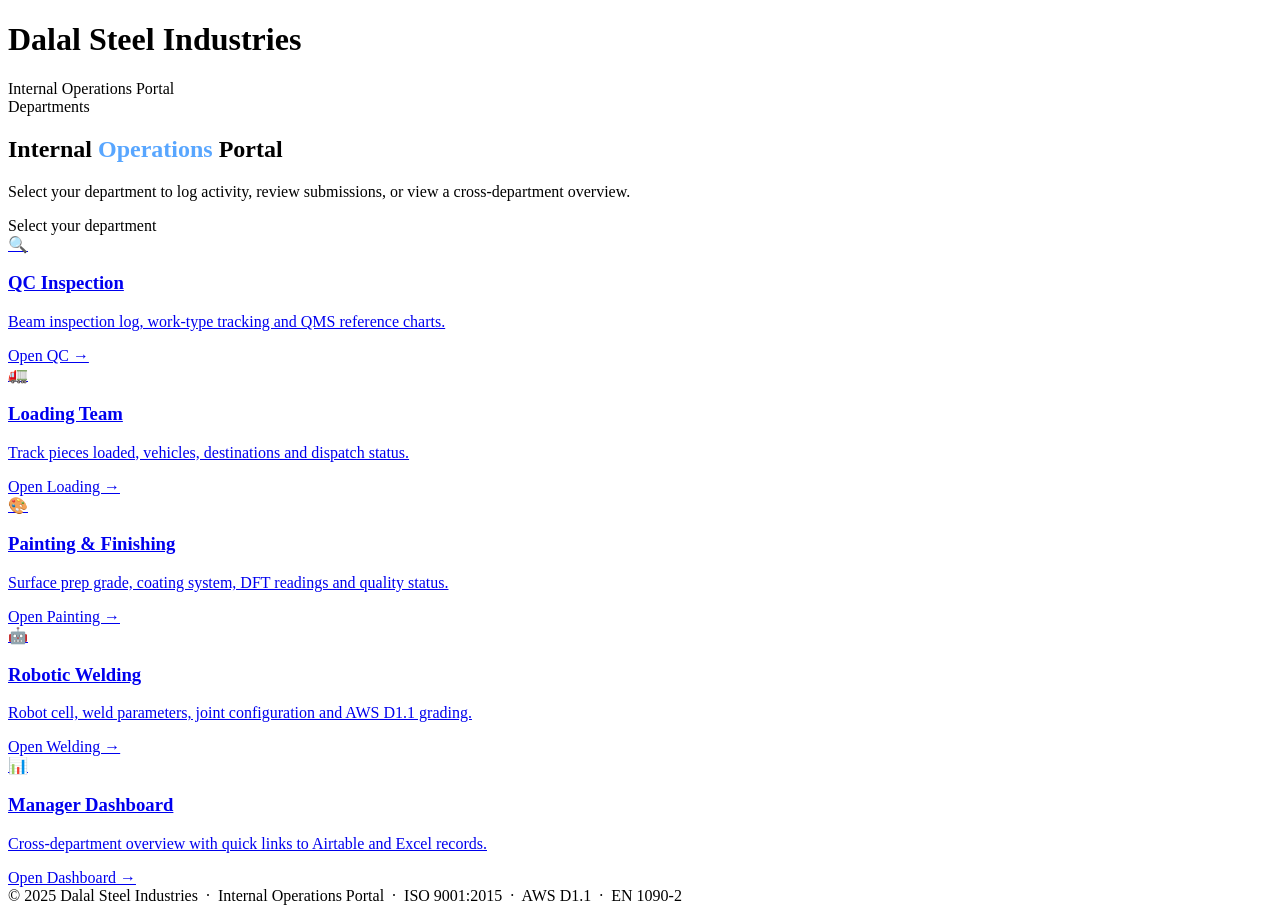
==== commit c75670ee: "fix(routing): make landing the default index, rename QC to /qc.html Vercel's static handler serves p" ====
--- a/public/index.html
+++ b/public/index.html
@@ -1,526 +1,72 @@
 <!DOCTYPE html>
-<!-- CLEAN REBUILD v2 -->
 <html lang="en">
 <head>
 <meta charset="UTF-8"/>
 <meta name="viewport" content="width=device-width, initial-scale=1.0"/>
-<title>Dalal Steel Industries</title>
+<title>Dalal Steel Industries — Internal Operations Portal</title>
 <link href="https://fonts.googleapis.com/css2?family=Barlow+Condensed:wght@400;600;700;800&family=Barlow:wght@300;400;500;600&display=swap" rel="stylesheet"/>
-<script src="https://cdnjs.cloudflare.com/ajax/libs/Chart.js/4.4.0/chart.umd.min.js"></script>
-<style>
-*,*::before,*::after{box-sizing:border-box;margin:0;padding:0}
-:root{--bd:#0a2d6e;--bm:#1145a0;--b:#1a5fd4;--bl:#3b7ff5;--bp:#e8f0fe;--bf:#f4f7ff;--w:#fff;--gl:#f0f4fb;--gb:#d0dcf0;--gm:#a0b0cc;--gt:#4a5a72;--td:#0d1f3c;--ok:#15a752;--er:#d32f2f;--wa:#e08f00;--or:#e85d00}
-body{background:var(--gl);color:var(--td);font-family:'Barlow',sans-serif;min-height:100vh}
-.page{display:none}.page.active{display:block}
-header{background:linear-gradient(135deg,var(--bd),var(--bm) 60%,var(--b));padding:0 40px;display:flex;align-items:center;justify-content:space-between;height:76px;box-shadow:0 4px 24px rgba(10,45,110,.3);position:sticky;top:0;z-index:100}
-.hl{display:flex;align-items:center;gap:16px}
-.lw{width:50px;height:50px;background:#fff;border-radius:8px;display:flex;align-items:center;justify-content:center;overflow:hidden;flex-shrink:0;box-shadow:0 2px 8px rgba(0,0,0,.2)}
-.lw img{width:44px;height:44px;object-fit:contain}
-.bt h1{font-family:'Barlow Condensed',sans-serif;font-size:1.3rem;font-weight:800;letter-spacing:.08em;text-transform:uppercase;color:#fff;line-height:1}
-.bt span{font-size:.68rem;letter-spacing:.18em;text-transform:uppercase;color:rgba(255,255,255,.65);font-weight:500}
-.hr2{display:flex;align-items:center;gap:10px}
-.hbadge{font-family:'Barlow Condensed',sans-serif;font-size:.72rem;letter-spacing:.14em;text-transform:uppercase;color:rgba(255,255,255,.8);border:1px solid rgba(255,255,255,.3);padding:6px 14px;border-radius:20px;background:rgba(255,255,255,.1)}
-.ldot{display:flex;align-items:center;gap:6px;font-size:.72rem;color:rgba(255,255,255,.7);font-family:'Barlow Condensed',sans-serif;letter-spacing:.1em;text-transform:uppercase}
-.ldot::before{content:'';width:8px;height:8px;background:#4cff91;border-radius:50%;box-shadow:0 0 6px #4cff91;animation:pulse 2s infinite}
-@keyframes pulse{0%,100%{opacity:1;transform:scale(1)}50%{opacity:.5;transform:scale(.8)}}
-.hero{background:linear-gradient(160deg,var(--bd),var(--bm));padding:36px 40px 32px;position:relative;overflow:hidden}
-.hero::before{content:'';position:absolute;inset:0;background:url("data:image/svg+xml,%3Csvg width='60' height='60' viewBox='0 0 60 60' xmlns='http://www.w3.org/2000/svg'%3E%3Cg fill='%23fff' fill-opacity='.03'%3E%3Cpath d='M36 34v-4h-2v4h-4v2h4v4h2v-4h4v-2h-4zm0-30V0h-2v4h-4v2h4v4h2V6h4V4h-4zM6 34v-4H4v4H0v2h4v4h2v-4h4v-2H6zM6 4V0H4v4H0v2h4v4h2V6h4V4H6z'/%3E%3C/g%3E%3C/svg%3E")}
-.hc{position:relative;max-width:1100px;margin:0 auto;display:flex;align-items:flex-end;justify-content:space-between;gap:20px;flex-wrap:wrap}
-.hero h2{font-family:'Barlow Condensed',sans-serif;font-size:2.1rem;font-weight:800;text-transform:uppercase;letter-spacing:.06em;color:#fff;line-height:1;margin-bottom:8px}
-.hero h2 em{color:#7eb8ff;font-style:normal}
-.hero p{color:rgba(255,255,255,.65);font-size:.88rem;max-width:500px}
-.navbtns{display:flex;gap:10px;flex-shrink:0}
-.nbtn{font-family:'Barlow Condensed',sans-serif;font-size:.82rem;font-weight:700;letter-spacing:.12em;text-transform:uppercase;padding:10px 20px;border-radius:6px;border:none;cursor:pointer;transition:all .2s;display:flex;align-items:center;gap:7px}
-.nbtn.p1{background:rgba(255,255,255,.18);color:#fff;border:1px solid rgba(255,255,255,.35)}
-.nbtn.p1:hover{background:rgba(255,255,255,.28)}
-.nbtn.p1.an{background:#fff;color:var(--bd)}
-.nbtn.p2{background:rgba(255,255,255,.1);color:rgba(255,255,255,.8);border:1px solid rgba(255,255,255,.2)}
-.nbtn.p2:hover{background:rgba(255,255,255,.2);color:#fff}
-.nbtn.p2.an{background:var(--or);color:#fff;border-color:var(--or)}
-main{max-width:1100px;margin:0 auto;padding:32px 24px 48px}
-.kpi{display:grid;grid-template-columns:repeat(4,1fr);gap:16px;margin-bottom:28px}
-.kc{background:var(--w);border:1px solid var(--gb);border-radius:10px;padding:18px 20px;display:flex;align-items:center;gap:14px;box-shadow:0 2px 8px rgba(10,45,110,.06);transition:box-shadow .2s,transform .2s}
-.kc:hover{box-shadow:0 6px 20px rgba(10,45,110,.12);transform:translateY(-2px)}
-.ki{width:44px;height:44px;border-radius:10px;display:flex;align-items:center;justify-content:center;flex-shrink:0;font-size:1.3rem}
-.ki.b{background:var(--bp)}.ki.g{background:#e8f8ee}.ki.r{background:#fdecea}.ki.y{background:#fff8e1}
-.kv{font-family:'Barlow Condensed',sans-serif;font-size:1.8rem;font-weight:800;color:var(--bd);line-height:1}
-.kl{font-size:.72rem;color:var(--gt);text-transform:uppercase;letter-spacing:.08em;margin-top:2px}
-.tc{display:grid;grid-template-columns:1fr 340px;gap:24px;margin-bottom:28px}
-.cd{background:var(--w);border:1px solid var(--gb);border-radius:10px;overflow:hidden;box-shadow:0 2px 12px rgba(10,45,110,.07)}
-.ch{background:linear-gradient(90deg,var(--bd),var(--bm));padding:18px 24px;display:flex;align-items:center;gap:12px}
-.chi{width:34px;height:34px;background:rgba(255,255,255,.15);border-radius:6px;display:flex;align-items:center;justify-content:center;font-size:1rem}
-.ch h3{font-family:'Barlow Condensed',sans-serif;font-size:1rem;font-weight:700;letter-spacing:.1em;text-transform:uppercase;color:#fff}
-.ch p{font-size:.72rem;color:rgba(255,255,255,.6);margin-top:1px}
-.fb{padding:24px}
-.fg{display:grid;grid-template-columns:1fr 1fr;gap:16px}
-.fgp{display:flex;flex-direction:column;gap:6px}
-.fgp.fl{grid-column:1/-1}
-label{font-family:'Barlow Condensed',sans-serif;font-size:.72rem;font-weight:700;letter-spacing:.12em;text-transform:uppercase;color:var(--gt)}
-label .rq{color:var(--b);margin-left:2px}
-input,select,textarea{background:var(--bf);border:1.5px solid var(--gb);border-radius:6px;color:var(--td);font-family:'Barlow',sans-serif;font-size:.93rem;padding:10px 14px;outline:none;width:100%;appearance:none;-webkit-appearance:none;transition:border-color .2s,box-shadow .2s}
-input::placeholder,textarea::placeholder{color:var(--gm)}
-input:focus,select:focus,textarea:focus{border-color:var(--b);box-shadow:0 0 0 3px rgba(26,95,212,.12);background:#fff}
-.sw{position:relative}
-.sw::after{content:'';position:absolute;right:12px;top:50%;transform:translateY(-50%);width:0;height:0;border-left:5px solid transparent;border-right:5px solid transparent;border-top:6px solid var(--gm);pointer-events:none}
-textarea{resize:vertical;min-height:80px}
-.dv{grid-column:1/-1;display:flex;align-items:center;gap:10px;margin:4px 0}
-.dv span{font-family:'Barlow Condensed',sans-serif;font-size:.68rem;letter-spacing:.16em;text-transform:uppercase;color:var(--gm);white-space:nowrap}
-.dv::before,.dv::after{content:'';flex:1;height:1px;background:var(--gb)}
-.ff{padding:0 24px 24px;display:flex;align-items:center;justify-content:space-between;gap:12px}
-.sbtn{background:linear-gradient(135deg,var(--bm),var(--bl));border:none;border-radius:6px;color:#fff;cursor:pointer;font-family:'Barlow Condensed',sans-serif;font-size:.95rem;font-weight:700;letter-spacing:.12em;text-transform:uppercase;padding:12px 32px;transition:all .2s;display:flex;align-items:center;gap:8px;box-shadow:0 4px 16px rgba(26,95,212,.3)}
-.sbtn:hover{transform:translateY(-1px);box-shadow:0 6px 22px rgba(26,95,212,.4)}
-.sbtn:active{transform:scale(.98)}
-.sbtn:disabled{opacity:.5;cursor:not-allowed;transform:none}
-.bl2{display:none;width:16px;height:16px;border:2px solid rgba(255,255,255,.3);border-top-color:#fff;border-radius:50%;animation:spin .7s linear infinite}
-.sbtn.ld .bl2{display:block}
-@keyframes spin{to{transform:rotate(360deg)}}
-.rn{font-size:.73rem;color:var(--gm)}
-.cc2{display:flex;flex-direction:column;gap:18px}
-.cc3{background:var(--w);border:1px solid var(--gb);border-radius:10px;overflow:hidden;box-shadow:0 2px 8px rgba(10,45,110,.06)}
-.cch{background:var(--bp);border-bottom:1px solid var(--gb);padding:12px 16px;display:flex;align-items:center;gap:8px}
-.cch h4{font-family:'Barlow Condensed',sans-serif;font-size:.8rem;font-weight:700;letter-spacing:.12em;text-transform:uppercase;color:var(--bd)}
-.cbody{padding:14px}
-canvas{max-width:100%}
-.ql{display:flex;flex-wrap:wrap;gap:6px;padding:6px 14px 14px}
-.qt{font-size:.68rem;font-family:'Barlow Condensed',sans-serif;font-weight:600;letter-spacing:.1em;text-transform:uppercase;padding:4px 10px;border-radius:20px}
-.qt.a{background:#e3f2fd;color:#1145a0;border:1px solid #90caf9}
-.qt.b{background:#e8f8ee;color:#15a752;border:1px solid #a5d6a7}
-.qt.c{background:#fdecea;color:#d32f2f;border:1px solid #ef9a9a}
-.qt.d{background:#fff8e1;color:#e08f00;border:1px solid #ffe082}
-.tsh{display:flex;align-items:center;justify-content:space-between;margin-bottom:12px}
-.tsh h3{font-family:'Barlow Condensed',sans-serif;font-size:1.05rem;font-weight:700;letter-spacing:.1em;text-transform:uppercase;color:var(--bd)}
-.rc{font-size:.72rem;color:var(--b);background:var(--bp);border:1px solid #b3ccf5;padding:4px 12px;border-radius:20px;font-family:'Barlow Condensed',sans-serif;font-weight:600;letter-spacing:.08em;text-transform:uppercase}
-.tw{background:var(--w);border:1px solid var(--gb);border-radius:10px;overflow:hidden;box-shadow:0 2px 8px rgba(10,45,110,.06)}
-table{width:100%;border-collapse:collapse}
-thead tr{background:linear-gradient(90deg,var(--bd),var(--bm))}
-th{font-family:'Barlow Condensed',sans-serif;font-size:.72rem;font-weight:700;letter-spacing:.14em;text-transform:uppercase;color:rgba(255,255,255,.85);padding:13px 18px;text-align:left}
-tbody tr{border-bottom:1px solid var(--gb);transition:background .12s}
-tbody tr:last-child{border-bottom:none}
-tbody tr:hover{background:var(--bf)}
-td{padding:12px 18px;font-size:.87rem;color:var(--td)}
-td.mt{color:var(--gt);font-size:.8rem}
-.badge{display:inline-block;padding:3px 10px;border-radius:20px;font-family:'Barlow Condensed',sans-serif;font-size:.7rem;font-weight:700;letter-spacing:.1em;text-transform:uppercase}
-.badge.accepted{background:#e8f8ee;color:#15a752;border:1px solid #a5d6a7}
-.badge.rejected{background:#fdecea;color:#d32f2f;border:1px solid #ef9a9a}
-.badge.reworked{background:#fff8e1;color:#e08f00;border:1px solid #ffe082}
-.es{padding:36px;text-align:center;color:var(--gm);font-size:.85rem}
-.rh{background:linear-gradient(160deg,#1a0a3e,#3a1a80 60%,var(--or));padding:36px 40px 32px;position:relative;overflow:hidden}
-.rh::before{content:'';position:absolute;inset:0;background:url("data:image/svg+xml,%3Csvg width='60' height='60' viewBox='0 0 60 60' xmlns='http://www.w3.org/2000/svg'%3E%3Cg fill='%23fff' fill-opacity='.04'%3E%3Cpath d='M36 34v-4h-2v4h-4v2h4v4h2v-4h4v-2h-4zm0-30V0h-2v4h-4v2h4v4h2V6h4V4h-4zM6 34v-4H4v4H0v2h4v4h2v-4h4v-2H6zM6 4V0H4v4H0v2h4v4h2V6h4V4H6z'/%3E%3C/g%3E%3C/svg%3E")}
-.rhc{position:relative;max-width:1100px;margin:0 auto;display:flex;align-items:flex-end;justify-content:space-between;flex-wrap:wrap;gap:16px}
-.rh h2{font-family:'Barlow Condensed',sans-serif;font-size:2.1rem;font-weight:800;text-transform:uppercase;letter-spacing:.06em;color:#fff;line-height:1;margin-bottom:8px}
-.rh h2 em{color:#ffcc80;font-style:normal}
-.rh p{color:rgba(255,255,255,.65);font-size:.88rem}
-.rtabs{display:flex;gap:8px;flex-shrink:0}
-.rtab{font-family:'Barlow Condensed',sans-serif;font-size:.82rem;font-weight:700;letter-spacing:.1em;text-transform:uppercase;padding:9px 20px;border-radius:6px;border:1px solid rgba(255,255,255,.3);background:rgba(255,255,255,.12);color:rgba(255,255,255,.8);cursor:pointer;transition:all .2s}
-.rtab:hover{background:rgba(255,255,255,.22);color:#fff}
-.rtab.active{background:#fff;color:#3a1a80;border-color:#fff}
-.rm{max-width:1100px;margin:0 auto;padding:32px 24px 48px}
-.rs{display:none}.rs.active{display:block}
-.stitle{font-family:'Barlow Condensed',sans-serif;font-size:1.15rem;font-weight:800;letter-spacing:.1em;text-transform:uppercase;color:var(--bd);margin-bottom:16px;display:flex;align-items:center;gap:10px}
-.stitle::after{content:'';flex:1;height:2px;background:linear-gradient(90deg,var(--bp),transparent)}
-.rg{display:grid;grid-template-columns:1fr 1fr;gap:20px;margin-bottom:28px}
-.rcard{background:var(--w);border:1px solid var(--gb);border-radius:10px;overflow:hidden;box-shadow:0 2px 8px rgba(10,45,110,.06)}
-.rch{padding:14px 18px 12px;border-bottom:1px solid var(--gb);display:flex;align-items:center;gap:10px}
-.rch.blue{background:linear-gradient(90deg,var(--bd),var(--bm))}
-.rch.orange{background:linear-gradient(90deg,#7a2d00,var(--or))}
-.rch.green{background:linear-gradient(90deg,#0a4d1a,#1a8a3a)}
-.rch.purple{background:linear-gradient(90deg,#2d0a6e,#6a3ab0)}
-.rch h4{font-family:'Barlow Condensed',sans-serif;font-size:.88rem;font-weight:700;letter-spacing:.12em;text-transform:uppercase;color:#fff}
-.rt{width:100%;border-collapse:collapse}
-.rt th{font-family:'Barlow Condensed',sans-serif;font-size:.68rem;font-weight:700;letter-spacing:.12em;text-transform:uppercase;color:var(--gt);padding:10px 14px;text-align:left;background:var(--bf);border-bottom:1px solid var(--gb)}
-.rt td{padding:9px 14px;font-size:.82rem;color:var(--td);border-bottom:1px solid var(--gb)}
-.rt tr:last-child td{border-bottom:none}
-.rt tr:nth-child(even) td{background:var(--bf)}
-.rt tr:hover td{background:#deeaff}
-.grade{width:28px;height:28px;border-radius:50%;font-family:'Barlow Condensed',sans-serif;font-size:.85rem;font-weight:800;display:inline-flex;align-items:center;justify-content:center}
-.grade.A{background:#e8f8ee;color:#15a752;border:2px solid #15a752}
-.grade.B{background:#e3f2fd;color:#1145a0;border:2px solid #1145a0}
-.grade.C{background:#fff8e1;color:#e08f00;border:2px solid #e08f00}
-.grade.D{background:#fdecea;color:#d32f2f;border:2px solid #d32f2f}
-.dg{display:grid;grid-template-columns:repeat(3,1fr);gap:10px;padding:14px}
-.dc{border:1px solid var(--gb);border-radius:8px;padding:12px 10px;text-align:center}
-.dc .di{font-size:1.6rem;margin-bottom:6px}
-.dc .dn{font-family:'Barlow Condensed',sans-serif;font-size:.75rem;font-weight:700;letter-spacing:.1em;text-transform:uppercase;color:var(--bd)}
-.dc .dd{font-size:.7rem;color:var(--gt);margin-top:3px;line-height:1.4}
-.dc.crit{border-color:#ef9a9a;background:#fdecea}.dc.crit .dn{color:#d32f2f}
-.dc.mod{border-color:#ffe082;background:#fff8e1}.dc.mod .dn{color:#e08f00}
-.dc.min{border-color:#a5d6a7;background:#e8f8ee}.dc.min .dn{color:#15a752}
-.ip{display:flex;gap:6px;flex-wrap:wrap;padding:12px 14px}
-.ipill{font-family:'Barlow Condensed',sans-serif;font-size:.72rem;font-weight:700;letter-spacing:.1em;text-transform:uppercase;padding:5px 12px;border-radius:20px}
-.ipill.f{background:#e8f8ee;color:#15a752;border:1px solid #a5d6a7}
-.ipill.m{background:#e3f2fd;color:#1145a0;border:1px solid #90caf9}
-.ipill.c{background:#fff8e1;color:#e08f00;border:1px solid #ffe082}
-.ipill.v{background:#fdecea;color:#d32f2f;border:1px solid #ef9a9a}
-#toast{position:fixed;bottom:28px;right:28px;padding:14px 22px;border-radius:8px;font-family:'Barlow Condensed',sans-serif;font-size:.95rem;font-weight:600;letter-spacing:.08em;text-transform:uppercase;box-shadow:0 8px 28px rgba(0,0,0,.15);z-index:9999;transform:translateY(60px);opacity:0;transition:all .3s cubic-bezier(.34,1.56,.64,1);pointer-events:none}
-#toast.show{transform:translateY(0);opacity:1}
-#toast.success{background:#fff;border:2px solid var(--ok);color:var(--ok)}
-#toast.error{background:#fff;border:2px solid var(--er);color:var(--er)}
-footer{text-align:center;padding:24px;border-top:1px solid var(--gb);color:var(--gm);font-size:.73rem;letter-spacing:.07em;background:var(--w)}
-/* FORM FIELD GROUPS */
-#fields-standard{display:block}
-#fields-spn003{display:none}
-@media(max-width:860px){.tc,.rg{grid-template-columns:1fr}.kpi{grid-template-columns:repeat(2,1fr)}.fg{grid-template-columns:1fr}.fgp.fl{grid-column:1}header,.hero,.rh{padding-left:20px;padding-right:20px}main,.rm{padding:20px 16px 40px}.dg{grid-template-columns:repeat(2,1fr)}}
-</style>
+<link rel="stylesheet" href="/assets/portal.css"/>
 </head>
 <body>
 
-<header>
-  <div class="hl">
-    <div class="lw"><img src="https://cdn.prod.website-files.com/642d748a11520d3a83eb2715/646a10def01604a84f90b302_Asset%201.svg" alt="DSI" onerror="this.style.display='none'"/></div>
-    <div class="bt"><h1>Dalal Steel Industries</h1><span>Internal Operations Portal</span></div>
+<header class="dsi-header">
+  <div class="dsi-brand">
+    <div class="dsi-logo"><img src="https://cdn.prod.website-files.com/642d748a11520d3a83eb2715/646a10def01604a84f90b302_Asset%201.svg" alt="DSI" onerror="this.style.display='none'"/></div>
+    <div class="dsi-title"><h1>Dalal Steel Industries</h1><span>Internal Operations Portal</span></div>
   </div>
-  <div class="hr2"><div class="ldot">Live</div><div class="hbadge">QMS Inspection Log</div></div>
+  <div class="dsi-header-right">
+    <span class="dsi-badge">Departments</span>
+  </div>
 </header>
 
-<!-- PAGE 1: FORM -->
-<div class="page active" id="page-form">
-  <div class="hero">
-    <div class="hc">
-      <div><h2>Beam Inspection <em>Update</em> Portal</h2><p>Submit team inspection results and work status updates. All records are logged and tracked in real time.</p></div>
-      <div class="navbtns">
-        <button class="nbtn p1 an" onclick="showPage('page-form',this)">📋 Submit Form</button>
-        <button class="nbtn p2" onclick="showPage('page-ref',this)">📐 QMS Reference Charts</button>
-      </div>
-    </div>
+<section class="dsi-landing-hero">
+  <h1>Internal <em style="color:#58a6ff;font-style:normal">Operations</em> Portal</h1>
+  <p>Select your department to log activity, review submissions, or view a cross-department overview.</p>
+</section>
+
+<section class="dsi-landing-section">
+  <div class="dsi-section-title">Select your department</div>
+  <div class="dsi-cards">
+
+    <a href="/qc" class="dsi-dept dept-qc">
+      <div class="dsi-dept-icon">🔍</div>
+      <h3>QC Inspection</h3>
+      <p>Beam inspection log, work-type tracking and QMS reference charts.</p>
+      <div class="dsi-dept-arrow">Open QC →</div>
+    </a>
+
+    <a href="/loading" class="dsi-dept dept-load">
+      <div class="dsi-dept-icon">🚛</div>
+      <h3>Loading Team</h3>
+      <p>Track pieces loaded, vehicles, destinations and dispatch status.</p>
+      <div class="dsi-dept-arrow">Open Loading →</div>
+    </a>
+
+    <a href="/painting" class="dsi-dept dept-paint">
+      <div class="dsi-dept-icon">🎨</div>
+      <h3>Painting &amp; Finishing</h3>
+      <p>Surface prep grade, coating system, DFT readings and quality status.</p>
+      <div class="dsi-dept-arrow">Open Painting →</div>
+    </a>
+
+    <a href="/welding" class="dsi-dept dept-weld">
+      <div class="dsi-dept-icon">🤖</div>
+      <h3>Robotic Welding</h3>
+      <p>Robot cell, weld parameters, joint configuration and AWS D1.1 grading.</p>
+      <div class="dsi-dept-arrow">Open Welding →</div>
+    </a>
+
+    <a href="/dashboard" class="dsi-dept dept-mgr">
+      <div class="dsi-dept-icon">📊</div>
+      <h3>Manager Dashboard</h3>
+      <p>Cross-department overview with quick links to Airtable and Excel records.</p>
+      <div class="dsi-dept-arrow">Open Dashboard →</div>
+    </a>
+
   </div>
-  <main>
-    <div class="kpi">
-      <div class="kc"><div class="ki b">📋</div><div><div class="kv" id="kT">0</div><div class="kl">Total Submitted</div></div></div>
-      <div class="kc"><div class="ki g">✅</div><div><div class="kv" id="kA">0</div><div class="kl">Accepted</div></div></div>
-      <div class="kc"><div class="ki r">❌</div><div><div class="kv" id="kR">0</div><div class="kl">Rejected</div></div></div>
-      <div class="kc"><div class="ki y">🔧</div><div><div class="kv" id="kW">0</div><div class="kl">Reworked</div></div></div>
-    </div>
-    <div class="tc">
-      <div class="cd">
-        <div class="ch"><div class="chi">📝</div><div><h3>New Inspection Record</h3><p>Fields marked * are required</p></div></div>
-        <div class="fb">
-          <div class="fg">
-            <div class="fgp fl">
-              <label>Project Number <span class="rq">*</span></label>
-              <div class="sw">
-                <select id="proj" onchange="onProjChange()">
-                  <option value="" disabled selected>Select project number…</option>
-                  <option value="SPN004">SPN004</option>
-                  <option value="SPN062">SPN062</option>
-                  <option value="SPN003">SPN003</option>
-                  <option value="NG008">NG008</option>
-                  <option value="NG014">NG014</option>
-                  <option value="SBN025">SBN025</option>
-                 <option value="SBN005">SBN005</option>
-<option value="SBN002">SBN002</option>
-<option value="SBN022">SBN022</option>
-<option value="ST300">ST300</option>
-<option value="SBN013">SBN013</option>
-                </select>
-              </div>
-              <div id="proj-badge" style="display:none;margin-top:8px;padding:9px 14px;border-radius:6px;font-size:.78rem;font-weight:700;letter-spacing:.1em;text-transform:uppercase;font-family:'Barlow Condensed',sans-serif;"></div>
-            </div>
-          </div>
+</section>
 
-          <!-- STANDARD FIELDS -->
-          <div id="fields-standard">
-            <div class="fg">
-              <div class="dv"><span>Inspection Details</span></div>
-              <div class="fgp"><label>Inspection ID <span class="rq">*</span></label><input type="text" id="iid" placeholder="e.g. INS-001"/></div>
-              <div class="fgp"><label>Beam UID <span class="rq">*</span></label><input type="text" id="buid" placeholder="e.g. BM-4412-A"/></div>
-              <div class="dv"><span>Classification</span></div>
-              <div class="fgp"><label>Work Type <span class="rq">*</span></label><div class="sw"><select id="wt"><option value="" disabled selected>Select work type…</option><option>Assembly</option><option>Fabrication</option><option>Welding</option></select></div></div>
-              <div class="fgp"><label>Status <span class="rq">*</span></label><div class="sw"><select id="st"><option value="" disabled selected>Select status…</option><option>Accepted</option><option>Rejected</option><option>Reworked</option></select></div></div>
-              <div class="dv"><span>Submission Info</span></div>
-              <div class="fgp"><label>Submitted By <span class="rq">*</span></label><input type="text" id="sb" placeholder="Your full name"/></div>
-              <div class="fgp"><label>Date <span class="rq">*</span></label><input type="date" id="dt"/></div>
-              <div class="fgp fl"><label>Notes / Remarks</label><textarea id="nt" placeholder="Any additional observations…"></textarea></div>
-            </div>
-          </div>
+<footer class="dsi-footer">&copy; 2025 Dalal Steel Industries &nbsp;·&nbsp; Internal Operations Portal &nbsp;·&nbsp; ISO 9001:2015 &nbsp;·&nbsp; AWS D1.1 &nbsp;·&nbsp; EN 1090-2</footer>
 
-          <!-- SPN003 / NG008 / NG014 / SBN025 FIELDS -->
-          <div id="fields-spn003">
-            <div class="fg">
-              <div class="dv"><span>Inspection Details</span></div>
-              <div class="fgp"><label>Beam UID <span class="rq">*</span></label><input type="text" id="s3-buid" placeholder="e.g. BM-4412-A"/></div>
-              <div class="fgp"><label>Inspection ID <span class="rq">*</span></label><input type="text" id="s3-iid" placeholder="e.g. INS-001"/></div>
-              <div class="dv"><span>Work Details</span></div>
-              <div class="fgp"><label>Work Type <span class="rq">*</span></label><div class="sw"><select id="s3-wt"><option value="" disabled selected>Select work type…</option><option>Assembly</option><option>Fabrication</option><option>Welding</option></select></div></div>
-              <div class="fgp"><label>Operation Inspection Result <span class="rq">*</span></label><div class="sw"><select id="s3-oir"><option value="" disabled selected>Select result…</option><option value="Accepted">Accepted</option><option value="Rejected">Rejected</option><option value="Failed/Reworked/Passed">Failed/Reworked/Passed</option></select></div></div>
-              <div class="dv"><span>Quality Notes</span></div>
-              <div class="fgp fl"><label>Non-Conformance</label><textarea id="s3-nc" placeholder="Describe any non-conformance findings…"></textarea></div>
-              <div class="fgp fl">
-                <label>Image Attachment</label>
-                <div id="img-drop" style="border:2px dashed var(--gb);border-radius:8px;padding:20px;text-align:center;cursor:pointer;transition:border-color .2s,background .2s;background:var(--bf)" onclick="document.getElementById('s3-img').click()" ondragover="event.preventDefault();this.style.borderColor='var(--b)';this.style.background='var(--bp)'" ondragleave="this.style.borderColor='var(--gb)';this.style.background='var(--bf)'" ondrop="handleDrop(event)">
-                  <div style="font-size:1.8rem;margin-bottom:6px">📎</div>
-                  <div style="font-family:'Barlow Condensed',sans-serif;font-size:.8rem;font-weight:700;letter-spacing:.1em;text-transform:uppercase;color:var(--gt)">Click or drag image here</div>
-                  <div style="font-size:.72rem;color:var(--gm);margin-top:4px">JPG, PNG, WEBP — max 5MB</div>
-                </div>
-                <input type="file" id="s3-img" accept="image/*" style="display:none" onchange="previewImg(this)"/>
-                <div id="img-preview" style="display:none;margin-top:10px;position:relative">
-                  <img id="img-thumb" style="max-width:100%;max-height:160px;border-radius:6px;border:1px solid var(--gb);object-fit:contain"/>
-                  <button onclick="clearImg()" style="position:absolute;top:6px;right:6px;background:#d32f2f;color:#fff;border:none;border-radius:50%;width:22px;height:22px;cursor:pointer;font-size:.8rem;line-height:1">✕</button>
-                  <div id="img-name" style="font-size:.72rem;color:var(--gt);margin-top:4px;text-align:center"></div>
-                </div>
-              </div>
-            </div>
-          </div>
-
-        </div>
-        <div class="ff"><span class="rn">* Required fields</span><button class="sbtn" id="sbtn" onclick="submit()"><div class="bl2"></div><span class="sl">Submit Record</span></button></div>
-      </div>
-      <div class="cc2">
-        <div class="cc3"><div class="cch"><span>📊</span><h4>Status Distribution</h4></div><div class="cbody"><canvas id="sc" height="180"></canvas></div><div class="ql"><span class="qt b">✓ Accepted</span><span class="qt c">✗ Rejected</span><span class="qt d">⟳ Reworked</span></div></div>
-        <div class="cc3"><div class="cch"><span>🔩</span><h4>Work Type Breakdown</h4></div><div class="cbody"><canvas id="wc" height="160"></canvas></div><div class="ql"><span class="qt a">Assembly</span><span class="qt a">Fabrication</span><span class="qt a">Welding</span></div></div>
-        <div class="cc3">
-          <div class="cch"><span>🏅</span><h4>QMS Standards</h4></div>
-          <div class="cbody" style="padding:14px 16px 16px">
-            <div style="font-size:.8rem;color:var(--gt);line-height:1.8;margin-bottom:10px">All inspections comply with <strong style="color:var(--bd)">ISO 9001:2015</strong> quality management standards.</div>
-            <div style="display:flex;flex-direction:column;gap:8px">
-              <div style="display:flex;align-items:center;gap:8px;font-size:.78rem;color:var(--gt)"><span style="color:var(--ok)">●</span><strong>Accepted</strong> — Meets all spec criteria</div>
-              <div style="display:flex;align-items:center;gap:8px;font-size:.78rem;color:var(--gt)"><span style="color:var(--er)">●</span><strong>Rejected</strong> — Does not meet criteria</div>
-              <div style="display:flex;align-items:center;gap:8px;font-size:.78rem;color:var(--gt)"><span style="color:var(--wa)">●</span><strong>Reworked</strong> — Corrective action applied</div>
-            </div>
-            <div style="margin-top:14px;padding-top:12px;border-top:1px solid var(--gb)">
-              <button onclick="showPage('page-ref',document.querySelectorAll('.nbtn')[1])" style="width:100%;background:linear-gradient(135deg,#3a1a80,var(--or));border:none;border-radius:6px;color:#fff;font-family:'Barlow Condensed',sans-serif;font-size:.82rem;font-weight:700;letter-spacing:.1em;text-transform:uppercase;padding:10px;cursor:pointer;">📐 View Full QMS Reference Charts →</button>
-            </div>
-          </div>
-        </div>
-      </div>
-    </div>
-    <div>
-      <div class="tsh"><h3>Session Submissions</h3><span class="rc" id="rcnt">0 Records</span></div>
-      <div class="tw"><table><thead><tr><th>Project</th><th>Inspection ID</th><th>Beam UID</th><th>Work Type</th><th>Status</th><th>Submitted By</th><th>Date</th></tr></thead><tbody id="tb"><tr><td colspan="7" class="es">No submissions yet — fill in the form above.</td></tr></tbody></table></div>
-    </div>
-  </main>
-</div>
-
-<!-- PAGE 2: QMS REFERENCE -->
-<div class="page" id="page-ref">
-  <div class="rh">
-    <div class="rhc">
-      <div><h2>QMS <em>Reference</em> Charts</h2><p>Tolerance standards, weld grades, defect references and fabrication specs — ISO 9001:2015 &amp; AWS D1.1</p></div>
-      <div class="rtabs">
-        <button class="rtab active" onclick="showRef('welding',this)">🔥 Welding</button>
-        <button class="rtab" onclick="showRef('fabrication',this)">⚙️ Fabrication</button>
-      </div>
-    </div>
-  </div>
-  <div class="rm">
-    <div style="margin-bottom:20px">
-      <button onclick="showPage('page-form',document.querySelectorAll('.nbtn')[0])" style="background:var(--w);border:1px solid var(--gb);border-radius:6px;padding:9px 18px;font-family:'Barlow Condensed',sans-serif;font-size:.8rem;font-weight:700;letter-spacing:.1em;text-transform:uppercase;color:var(--bd);cursor:pointer;">← Back to Submission Form</button>
-    </div>
-    <div class="rs active" id="ref-welding">
-      <div class="stitle">🔥 Weld Quality Grades &amp; Ranks</div>
-      <div class="rg">
-        <div class="rcard"><div class="rch blue"><span>🏅</span><h4>Weld Quality Rank Table — AWS D1.1</h4></div><table class="rt"><thead><tr><th>Grade</th><th>Classification</th><th>Acceptance Criteria</th><th>Action</th></tr></thead><tbody><tr><td><span class="grade A">A</span></td><td><strong>Excellent</strong></td><td>Full acceptance, no defects detected</td><td style="color:var(--ok)">✓ Pass</td></tr><tr><td><span class="grade B">B</span></td><td><strong>Good</strong></td><td>Minor surface imperfections only</td><td style="color:var(--ok)">✓ Pass</td></tr><tr><td><span class="grade C">C</span></td><td><strong>Fair</strong></td><td>Minor subsurface flaws within limits</td><td style="color:var(--wa)">⚠ Review</td></tr><tr><td><span class="grade D">D</span></td><td><strong>Reject</strong></td><td>Exceeds allowable defect limits</td><td style="color:var(--er)">✗ Rework</td></tr></tbody></table></div>
-        <div class="rcard"><div class="rch orange"><span>📏</span><h4>Weld Tolerance Chart — Gap &amp; Misalignment</h4></div><table class="rt"><thead><tr><th>Parameter</th><th>Grade A</th><th>Grade B</th><th>Max Allowed</th></tr></thead><tbody><tr><td>Root Gap (Butt Weld)</td><td>0 – 1.5 mm</td><td>1.5 – 3 mm</td><td>3 mm</td></tr><tr><td>Root Gap (Fillet Weld)</td><td>0 – 1 mm</td><td>1 – 2 mm</td><td>2 mm</td></tr><tr><td>Linear Misalignment</td><td>≤ 1 mm</td><td>1 – 2 mm</td><td>3 mm</td></tr><tr><td>Angular Misalignment</td><td>≤ 1°</td><td>1° – 2°</td><td>3°</td></tr><tr><td>Undercut Depth</td><td>≤ 0.5 mm</td><td>0.5 – 1 mm</td><td>1 mm</td></tr><tr><td>Weld Reinforcement</td><td>≤ 1.5 mm</td><td>1.5 – 3 mm</td><td>3 mm</td></tr><tr><td>Leg Length Variance</td><td>± 1 mm</td><td>± 2 mm</td><td>± 3 mm</td></tr></tbody></table></div>
-      </div>
-      <div class="stitle">⚡ AWS / ISO Weld Standards</div>
-      <div class="rg">
-        <div class="rcard"><div class="rch green"><span>📋</span><h4>AWS D1.1 — Structural Welding Code</h4></div><table class="rt"><thead><tr><th>Inspection Type</th><th>Standard Ref.</th><th>Acceptance Criteria</th></tr></thead><tbody><tr><td>Visual Inspection</td><td>AWS D1.1 Cl. 6</td><td>No cracks, full fusion, correct profile</td></tr><tr><td>Radiographic Test (RT)</td><td>AWS D1.1 Cl. 6.12</td><td>No porosity &gt; 3 mm diameter</td></tr><tr><td>Ultrasonic Test (UT)</td><td>AWS D1.1 Cl. 6.13</td><td>No reflectors exceeding reference level</td></tr><tr><td>Magnetic Particle (MT)</td><td>ASTM E709</td><td>No linear indications &gt; 1.5 mm</td></tr><tr><td>Hardness Test</td><td>AWS D1.1 Annex I</td><td>Max 350 HV10 in HAZ</td></tr><tr><td>Preheat Requirement</td><td>AWS D1.1 Cl. 4.2</td><td>Min 10°C above dew point</td></tr></tbody></table></div>
-        <div class="rcard"><div class="rch purple"><span>🌐</span><h4>ISO 5817 — Weld Imperfection Quality Levels</h4></div><table class="rt"><thead><tr><th>Level</th><th>Description</th><th>Application</th></tr></thead><tbody><tr><td><span class="badge accepted">B</span></td><td>Stringent</td><td>High-stress, fatigue-critical joints</td></tr><tr><td><span class="badge" style="background:#e3f2fd;color:#1145a0;border:1px solid #90caf9">C</span></td><td>Intermediate</td><td>General structural applications</td></tr><tr><td><span class="badge reworked">D</span></td><td>Moderate</td><td>Non-critical secondary members</td></tr></tbody></table><div style="padding:12px 14px;font-size:.78rem;color:var(--gt);border-top:1px solid var(--gb)"><strong style="color:var(--bd)">DSI Default:</strong> ISO 5817 Level <strong>B</strong> for all structural beam work.</div></div>
-      </div>
-      <div class="stitle">🔍 Visual Defect Reference Guide</div>
-      <div class="rcard"><div class="rch blue"><span>🔍</span><h4>Common Weld Defects — Visual Identification</h4></div><div class="dg"><div class="dc crit"><div class="di">🔴</div><div class="dn">Crack</div><div class="dd">Linear fracture in weld or HAZ. Zero tolerance — always reject.</div></div><div class="dc crit"><div class="di">🔴</div><div class="dn">Lack of Fusion</div><div class="dd">Weld metal not fused to base metal. Critical failure risk.</div></div><div class="dc crit"><div class="di">🔴</div><div class="dn">Incomplete Penetration</div><div class="dd">Root not fully fused. Fails all load-bearing requirements.</div></div><div class="dc mod"><div class="di">🟡</div><div class="dn">Porosity</div><div class="dd">Gas pockets trapped in weld. Acceptable only if &lt; 3 mm, isolated.</div></div><div class="dc mod"><div class="di">🟡</div><div class="dn">Undercut</div><div class="dd">Groove along weld toe. Max 1 mm depth per AWS D1.1.</div></div><div class="dc mod"><div class="di">🟡</div><div class="dn">Overlap</div><div class="dd">Weld metal beyond toe line. Creates stress concentration.</div></div><div class="dc min"><div class="di">🟢</div><div class="dn">Spatter</div><div class="dd">Weld metal droplets on base. Minor — grind if excessive.</div></div><div class="dc min"><div class="di">🟢</div><div class="dn">Arc Strike</div><div class="dd">Mark outside weld zone. Grind smooth, re-inspect HAZ area.</div></div><div class="dc min"><div class="di">🟢</div><div class="dn">Surface Oxidation</div><div class="dd">Heat discolouration. Wire brush and document finding.</div></div></div></div>
-    </div>
-    <div class="rs" id="ref-fabrication">
-      <div class="stitle">📐 ISO 2768 Tolerance Classes</div>
-      <div class="rg">
-        <div class="rcard"><div class="rch blue"><span>📐</span><h4>ISO 2768 — General Linear Tolerances (mm)</h4></div><div class="ip"><span class="ipill f">f — Fine</span><span class="ipill m">m — Medium</span><span class="ipill c">c — Coarse</span><span class="ipill v">v — Very Coarse</span></div><table class="rt"><thead><tr><th>Nominal Range</th><th>Fine (f)</th><th>Medium (m)</th><th>Coarse (c)</th><th>V.Coarse (v)</th></tr></thead><tbody><tr><td>0.5 – 3 mm</td><td>±0.05</td><td>±0.10</td><td>±0.20</td><td>—</td></tr><tr><td>3 – 30 mm</td><td>±0.05</td><td>±0.20</td><td>±0.50</td><td>±1.0</td></tr><tr><td>30 – 120 mm</td><td>±0.15</td><td>±0.30</td><td>±0.80</td><td>±1.5</td></tr><tr><td>120 – 400 mm</td><td>±0.20</td><td>±0.50</td><td>±1.20</td><td>±2.5</td></tr><tr><td>400 – 1000 mm</td><td>±0.30</td><td>±0.80</td><td>±2.00</td><td>±4.0</td></tr><tr><td>1000 – 2000 mm</td><td>±0.50</td><td>±1.20</td><td>±3.00</td><td>±6.0</td></tr><tr><td>2000 – 4000 mm</td><td>—</td><td>±2.00</td><td>±4.00</td><td>±8.0</td></tr></tbody></table><div style="padding:10px 14px;font-size:.75rem;color:var(--gt);border-top:1px solid var(--gb)"><strong style="color:var(--bd)">DSI Default:</strong> ISO 2768-<strong>m</strong> (Medium) for all structural steel fabrication.</div></div>
-        <div class="rcard"><div class="rch orange"><span>📏</span><h4>ISO 2768 — Angular Tolerances</h4></div><table class="rt"><thead><tr><th>Shorter Side (mm)</th><th>Fine (f)</th><th>Medium (m)</th><th>Coarse (c)</th></tr></thead><tbody><tr><td>Up to 10</td><td>±1°</td><td>±1°</td><td>±1°30'</td></tr><tr><td>10 – 50</td><td>±0°30'</td><td>±0°30'</td><td>±1°</td></tr><tr><td>50 – 120</td><td>±0°20'</td><td>±0°20'</td><td>±0°30'</td></tr><tr><td>120 – 400</td><td>±0°10'</td><td>±0°10'</td><td>±0°15'</td></tr><tr><td>Over 400</td><td>±0°05'</td><td>±0°05'</td><td>±0°10'</td></tr></tbody></table></div>
-      </div>
-      <div class="stitle">🔩 Dimensional Tolerance Charts</div>
-      <div class="rg">
-        <div class="rcard"><div class="rch green"><span>📊</span><h4>Structural Steel Member Tolerances — EN 1090-2</h4></div><table class="rt"><thead><tr><th>Parameter</th><th>Tolerance</th><th>Standard</th></tr></thead><tbody><tr><td>Member Length ≤ 6 m</td><td>±3 mm</td><td>EN 1090-2</td></tr><tr><td>Member Length &gt; 6 m</td><td>±5 mm</td><td>EN 1090-2</td></tr><tr><td>Web Straightness</td><td>L/1000 max</td><td>EN 1090-2</td></tr><tr><td>Flange Width</td><td>±3 mm</td><td>EN 10034</td></tr><tr><td>Flange Thickness</td><td>±0.5 mm</td><td>EN 10034</td></tr><tr><td>Web Thickness</td><td>±0.5 mm</td><td>EN 10034</td></tr><tr><td>Hole Position</td><td>±1 mm</td><td>EN 1090-2</td></tr><tr><td>Hole Diameter</td><td>+0.5 / 0 mm</td><td>EN 1090-2</td></tr><tr><td>Squareness of Section</td><td>≤ 1.5 mm</td><td>EN 1090-2</td></tr></tbody></table></div>
-        <div class="rcard"><div class="rch purple"><span>🏗️</span><h4>Fit-Up &amp; Assembly Tolerances</h4></div><table class="rt"><thead><tr><th>Assembly Parameter</th><th>Allowable</th><th>Reject If</th></tr></thead><tbody><tr><td>Column Plumb (per 3 m)</td><td>≤ 3 mm</td><td>&gt; 5 mm</td></tr><tr><td>Beam Level (span)</td><td>L/1000</td><td>&gt; L/500</td></tr><tr><td>Joint Gap (bolted)</td><td>0 – 2 mm</td><td>&gt; 3 mm</td></tr><tr><td>Joint Gap (welded)</td><td>0 – 1.5 mm</td><td>&gt; 3 mm</td></tr><tr><td>Bearing Contact Area</td><td>≥ 75%</td><td>&lt; 50%</td></tr><tr><td>Bolt Hole Alignment</td><td>±1 mm</td><td>&gt; ±2 mm</td></tr><tr><td>Splice Plate Offset</td><td>≤ 1 mm</td><td>&gt; 2 mm</td></tr><tr><td>End Plate Flatness</td><td>≤ 1 mm / 300 mm</td><td>&gt; 2 mm</td></tr></tbody></table></div>
-      </div>
-      <div class="stitle">✨ Surface Finish Grades</div>
-      <div class="rcard"><div class="rch blue"><span>✨</span><h4>Surface Preparation Standards — ISO 8501-1 / SSPC</h4></div><table class="rt"><thead><tr><th>Grade</th><th>ISO 8501-1</th><th>SSPC Equiv.</th><th>Description</th><th>Application</th></tr></thead><tbody><tr><td><strong style="color:var(--ok)">Sa 3</strong></td><td>Sa 3</td><td>SP-5 White Metal</td><td>Visually clean — no mill scale, rust or contaminants</td><td>Immersion / chemical exposure</td></tr><tr><td><strong style="color:#1145a0">Sa 2½</strong></td><td>Sa 2½</td><td>SP-10 Near White</td><td>Traces of staining only, 95% clean surface</td><td>High-performance coatings</td></tr><tr><td><strong style="color:var(--wa)">Sa 2</strong></td><td>Sa 2</td><td>SP-6 Commercial</td><td>No grease, most mill scale and rust removed</td><td>Standard structural steel</td></tr><tr><td><strong style="color:var(--gt)">Sa 1</strong></td><td>Sa 1</td><td>SP-7 Brush-Off</td><td>Loose mill scale, rust and coatings removed</td><td>Maintenance repainting</td></tr><tr><td><strong style="color:var(--er)">St 2/3</strong></td><td>St 2/3</td><td>SP-3 Power Tool</td><td>Hand/power tool cleaning, metallic sheen on St3</td><td>Non-blast accessible areas</td></tr></tbody></table><div style="padding:12px 14px;font-size:.78rem;color:var(--gt);border-top:1px solid var(--gb)"><strong style="color:var(--bd)">DSI Minimum Standard:</strong> <strong>Sa 2½</strong> (SP-10) before any protective coating on structural beams.</div></div>
-    </div>
-  </div>
-</div>
-
-<footer>&copy; 2025 Dalal Steel Industries &nbsp;·&nbsp; Internal QMS Portal &nbsp;·&nbsp; ISO 9001:2015 &nbsp;·&nbsp; AWS D1.1 &nbsp;·&nbsp; EN 1090-2</footer>
-<div id="toast"></div>
-
-<script>
-const PROJECT_TABLES={'SPN004':'test','SPN062':'spn001','SPN003':'Spn003','NG008':'NG008','NG014':'NG014','SBN025':'SBN025','SBN005':'SBN005','SBN002':'SBN002','SBN022':'SBN022','SBN009':'ST300'};
-const CLOUDINARY_CLOUD='dfex176he';
-const CLOUDINARY_PRESET='umwnwbli';
-// Projects that use the SPN003-style form
-const SPN003_PROJECTS=['SPN003','NG008','NG014','SBN025','SBN005','SBN002','SBN022','ST300'];
-
-document.getElementById('dt').valueAsDate=new Date();
-const rows=[];
-
-function showPage(id,btn){
-  document.querySelectorAll('.page').forEach(p=>p.classList.remove('active'));
-  document.getElementById(id).classList.add('active');
-  document.querySelectorAll('.nbtn').forEach(b=>b.classList.remove('an'));
-  if(btn)btn.classList.add('an');
-  window.scrollTo({top:0,behavior:'smooth'});
-}
-function showRef(s,btn){
-  document.querySelectorAll('.rs').forEach(x=>x.classList.remove('active'));
-  document.getElementById('ref-'+s).classList.add('active');
-  document.querySelectorAll('.rtab').forEach(b=>b.classList.remove('active'));
-  btn.classList.add('active');
-}
-
-const sChart=new Chart(document.getElementById('sc'),{type:'doughnut',data:{labels:['Accepted','Rejected','Reworked'],datasets:[{data:[0,0,0],backgroundColor:['#15a752','#d32f2f','#e08f00'],borderWidth:3,borderColor:'#fff',hoverOffset:6}]},options:{responsive:true,cutout:'65%',plugins:{legend:{display:false},tooltip:{callbacks:{label:c=>` ${c.label}: ${c.raw}`}}}}});
-const wChart=new Chart(document.getElementById('wc'),{type:'bar',data:{labels:['Assembly','Fabrication','Welding'],datasets:[{data:[0,0,0],backgroundColor:['#1a5fd4','#3b7ff5','#6fa3ff'],borderRadius:5,borderSkipped:false}]},options:{responsive:true,plugins:{legend:{display:false}},scales:{y:{beginAtZero:true,ticks:{stepSize:1,font:{family:'Barlow',size:11},color:'#7a8fad'},grid:{color:'#e8f0fe'}},x:{ticks:{font:{family:'Barlow Condensed',size:11},color:'#4a5a72'},grid:{display:false}}}}});
-
-function updCharts(){
-  const sc={Accepted:0,Rejected:0,Reworked:0},wc={Assembly:0,Fabrication:0,Welding:0};
-  rows.forEach(r=>{if(sc[r.s]!==undefined)sc[r.s]++;if(wc[r.w]!==undefined)wc[r.w]++;});
-  sChart.data.datasets[0].data=[sc.Accepted,sc.Rejected,sc.Reworked];sChart.update();
-  wChart.data.datasets[0].data=[wc.Assembly,wc.Fabrication,wc.Welding];wChart.update();
-  document.getElementById('kT').textContent=rows.length;
-  document.getElementById('kA').textContent=sc.Accepted;
-  document.getElementById('kR').textContent=sc.Rejected;
-  document.getElementById('kW').textContent=sc.Reworked;
-}
-
-function onProjChange(){
-  const proj=document.getElementById('proj').value;
-  const pb=document.getElementById('proj-badge');
-  const colors={
-    'SPN004':'background:#e8f8ee;color:#0a5c2a;border:1px solid #a5d6a7',
-    'SPN062':'background:#e8f0fe;color:#0a2d6e;border:1px solid #90caf9',
-    'SPN003':'background:#fdecea;color:#7a0a0a;border:1px solid #ef9a9a',
-    'NG008':'background:#fdecea;color:#7a0a0a;border:1px solid #ef9a9a',
-    'NG014':'background:#fdecea;color:#7a0a0a;border:1px solid #ef9a9a',
-    'SBN025':'background:#fff8e1;color:#7a5500;border:1px solid #ffe082',
-    'SBN005':'background:#fff8e1;color:#7a5500;border:1px solid #ffe082',
-    'SBN002':'background:#fff8e1;color:#7a5500;border:1px solid #ffe082'
-  };
-  const isSpn003Type = SPN003_PROJECTS.includes(proj);
-  document.getElementById('fields-standard').style.display = isSpn003Type ? 'none' : 'block';
-  document.getElementById('fields-spn003').style.display = isSpn003Type ? 'block' : 'none';
-  if(proj && colors[proj]){
-    pb.style.cssText=colors[proj]+';display:flex;align-items:center;gap:8px;padding:9px 14px;border-radius:6px;font-size:.78rem;font-weight:700;letter-spacing:.1em;text-transform:uppercase;margin-top:8px;font-family:Barlow Condensed,sans-serif';
-    pb.innerHTML='✓ &nbsp;Project selected — ready to submit';
-  } else {
-    pb.style.display='none';
-  }
-}
-
-function previewImg(input){
-  const file=input.files[0];
-  if(!file)return;
-  if(file.size>5*1024*1024){toast('Image must be under 5MB','error');input.value='';return;}
-  const reader=new FileReader();
-  reader.onload=e=>{
-    document.getElementById('img-thumb').src=e.target.result;
-    document.getElementById('img-name').textContent=file.name+' ('+Math.round(file.size/1024)+' KB)';
-    document.getElementById('img-preview').style.display='block';
-    document.getElementById('img-drop').style.display='none';
-  };
-  reader.readAsDataURL(file);
-}
-function handleDrop(e){
-  e.preventDefault();
-  document.getElementById('img-drop').style.borderColor='var(--gb)';
-  document.getElementById('img-drop').style.background='var(--bf)';
-  const file=e.dataTransfer.files[0];
-  if(!file||!file.type.startsWith('image/')){toast('Please drop an image file','error');return;}
-  const dt=new DataTransfer();dt.items.add(file);
-  const inp=document.getElementById('s3-img');inp.files=dt.files;
-  previewImg(inp);
-}
-function clearImg(){
-  document.getElementById('s3-img').value='';
-  document.getElementById('img-preview').style.display='none';
-  document.getElementById('img-drop').style.display='block';
-}
-async function uploadToCloudinary(file){
-  return new Promise(function(resolve,reject){
-    const formData=new FormData();
-    formData.append('file',file);
-    formData.append('upload_preset',CLOUDINARY_PRESET);
-    const xhr=new XMLHttpRequest();
-    xhr.open('POST','https://api.cloudinary.com/v1_1/'+CLOUDINARY_CLOUD+'/image/upload');
-    xhr.timeout=30000;
-    xhr.onload=function(){
-      if(xhr.status===200){const data=JSON.parse(xhr.responseText);resolve(data.secure_url);}
-      else{reject(new Error('Image upload failed: '+xhr.status));}
-    };
-    xhr.onerror=function(){reject(new Error('Image upload network error — check your connection'));};
-    xhr.ontimeout=function(){reject(new Error('Image upload timed out — try a smaller image'));};
-    xhr.send(formData);
-  });
-}
-
-async function submit(){
-  const proj=document.getElementById('proj').value;
-  if(!proj){toast('Please select a project number','error');return;}
-  const btn=document.getElementById('sbtn');
-  btn.disabled=true;btn.classList.add('ld');btn.querySelector('.sl').textContent='Submitting…';
-  try{
-    let fields={};
-    let localRow=null;
-    const isSpn003Type=SPN003_PROJECTS.includes(proj);
-    if(isSpn003Type){
-      const buid=document.getElementById('s3-buid').value.trim();
-      const iid=document.getElementById('s3-iid').value.trim();
-      const wt=document.getElementById('s3-wt').value;
-      const oir=document.getElementById('s3-oir').value;
-      const nc=document.getElementById('s3-nc').value.trim();
-      if(!buid||!iid||!wt||!oir){toast('⚠ Please fill in all required fields','error');btn.disabled=false;btn.classList.remove('ld');btn.querySelector('.sl').textContent='Submit Record';return;}
-      fields={'Beam UID':buid,'Inspection ID':iid,'Worktype':wt,'Operation Inspection Result':oir,'Non-Conformance':nc};
-      const imgInput=document.getElementById('s3-img');
-      if(imgInput.files&&imgInput.files[0]){
-        btn.querySelector('.sl').textContent='Uploading image…';
-        const imageUrl=await uploadToCloudinary(imgInput.files[0]);
-        fields['Image']=[{url:imageUrl}];
-      }
-      localRow={p:proj,i:iid,b:buid,w:wt,s:oir,n:'—',d:new Date().toISOString().split('T')[0]};
-    } else {
-      const f={
-        p:proj,
-        i:document.getElementById('iid').value.trim(),
-        b:document.getElementById('buid').value.trim(),
-        w:document.getElementById('wt').value,
-        s:document.getElementById('st').value,
-        n:document.getElementById('sb').value.trim(),
-        d:document.getElementById('dt').value,
-        nt:document.getElementById('nt').value.trim()
-      };
-      if(!f.i||!f.b||!f.w||!f.s||!f.n||!f.d){toast('⚠ Please fill in all required fields','error');btn.disabled=false;btn.classList.remove('ld');btn.querySelector('.sl').textContent='Submit Record';return;}
-      fields={'Project Number':f.p,'Inspection ID':f.i,'Beam UID':f.b,'Work Type':f.w,'Status':f.s,'Submitted By':f.n,'Date':f.d,'Notes':f.nt};
-      localRow={...f};
-    }
-    const res=await fetch('/api/submit',{method:'POST',headers:{'Content-Type':'application/json'},body:JSON.stringify({project:proj,fields})});
-    if(!res.ok){const e=await res.json();throw new Error(e.error||'HTTP '+res.status);}
-    if(localRow) rows.unshift(localRow);
-    renderTbl();updCharts();resetForm();
-    toast('✓ Record submitted successfully','success');
-  }catch(e){toast('✗ '+e.message,'error');}
-  finally{btn.disabled=false;btn.classList.remove('ld');btn.querySelector('.sl').textContent='Submit Record';}
-}
-
-function resetForm(){
-  ['iid','buid','sb','nt'].forEach(id=>document.getElementById(id).value='');
-  ['s3-buid','s3-iid','s3-nc'].forEach(id=>document.getElementById(id).value='');
-  document.getElementById('wt').selectedIndex=0;
-  document.getElementById('st').selectedIndex=0;
-  document.getElementById('s3-wt').selectedIndex=0;
-  document.getElementById('s3-oir').selectedIndex=0;
-  document.getElementById('proj').selectedIndex=0;
-  document.getElementById('proj-badge').style.display='none';
-  document.getElementById('dt').valueAsDate=new Date();
-  document.getElementById('fields-standard').style.display='block';
-  document.getElementById('fields-spn003').style.display='none';
-  clearImg();
-}
-
-function renderTbl(){
-  const tb=document.getElementById('tb');
-  document.getElementById('rcnt').textContent=rows.length+' Record'+(rows.length!==1?'s':'');
-  if(!rows.length){tb.innerHTML='<tr><td colspan="7" class="es">No submissions yet.</td></tr>';return;}
-  tb.innerHTML=rows.map(r=>'<tr><td><span style="font-family:Barlow Condensed,sans-serif;font-size:.72rem;font-weight:700;background:#e8f0fe;color:#0a2d6e;border:1px solid #90caf9;border-radius:12px;padding:2px 9px;white-space:nowrap">'+esc(r.p||'-')+'</span></td><td>'+esc(r.i)+'</td><td>'+esc(r.b)+'</td><td>'+esc(r.w)+'</td><td><span class="badge '+esc((r.s||'').toLowerCase().replace(/\s+/g,'-'))+'">'+esc(r.s)+'</span></td><td>'+esc(r.n)+'</td><td class="mt">'+esc(r.d)+'</td></tr>').join('');
-}
-function esc(s){return String(s).replace(/&/g,'&amp;').replace(/</g,'&lt;').replace(/>/g,'&gt;');}
-function toast(msg,type){
-  const t=document.getElementById('toast');t.textContent=msg;t.className='show '+type;
-  setTimeout(function(){t.className='';},3500);
-}
-</script>
 </body>
 </html>
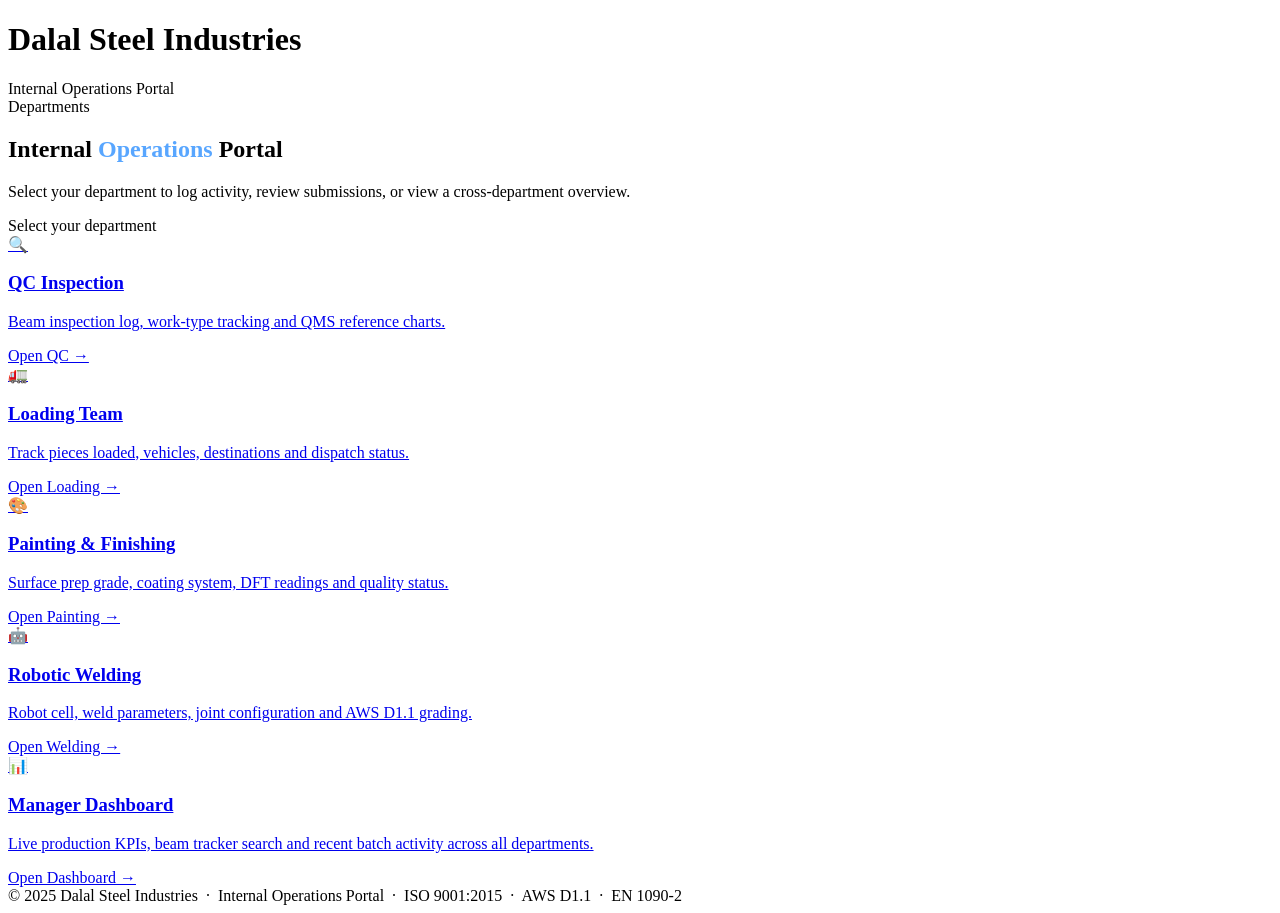
==== commit a203a0b5: "chore(ui): hide backend mentions; persist QC session submissions - Strip user-visible "Airtable" / "" ====
--- a/public/index.html
+++ b/public/index.html
@@ -7,7 +7,7 @@
 <link href="https://fonts.googleapis.com/css2?family=Barlow+Condensed:wght@400;600;700;800&family=Barlow:wght@300;400;500;600&display=swap" rel="stylesheet"/>
 <link rel="stylesheet" href="/assets/portal.css"/>
 </head>
-<body>
+<body class="landing">
 
 <header class="dsi-header">
   <div class="dsi-brand">
@@ -59,7 +59,7 @@
     <a href="/dashboard" class="dsi-dept dept-mgr">
       <div class="dsi-dept-icon">📊</div>
       <h3>Manager Dashboard</h3>
-      <p>Cross-department overview with quick links to Airtable and Excel records.</p>
+      <p>Live production KPIs, beam tracker search and recent batch activity across all departments.</p>
       <div class="dsi-dept-arrow">Open Dashboard →</div>
     </a>
 
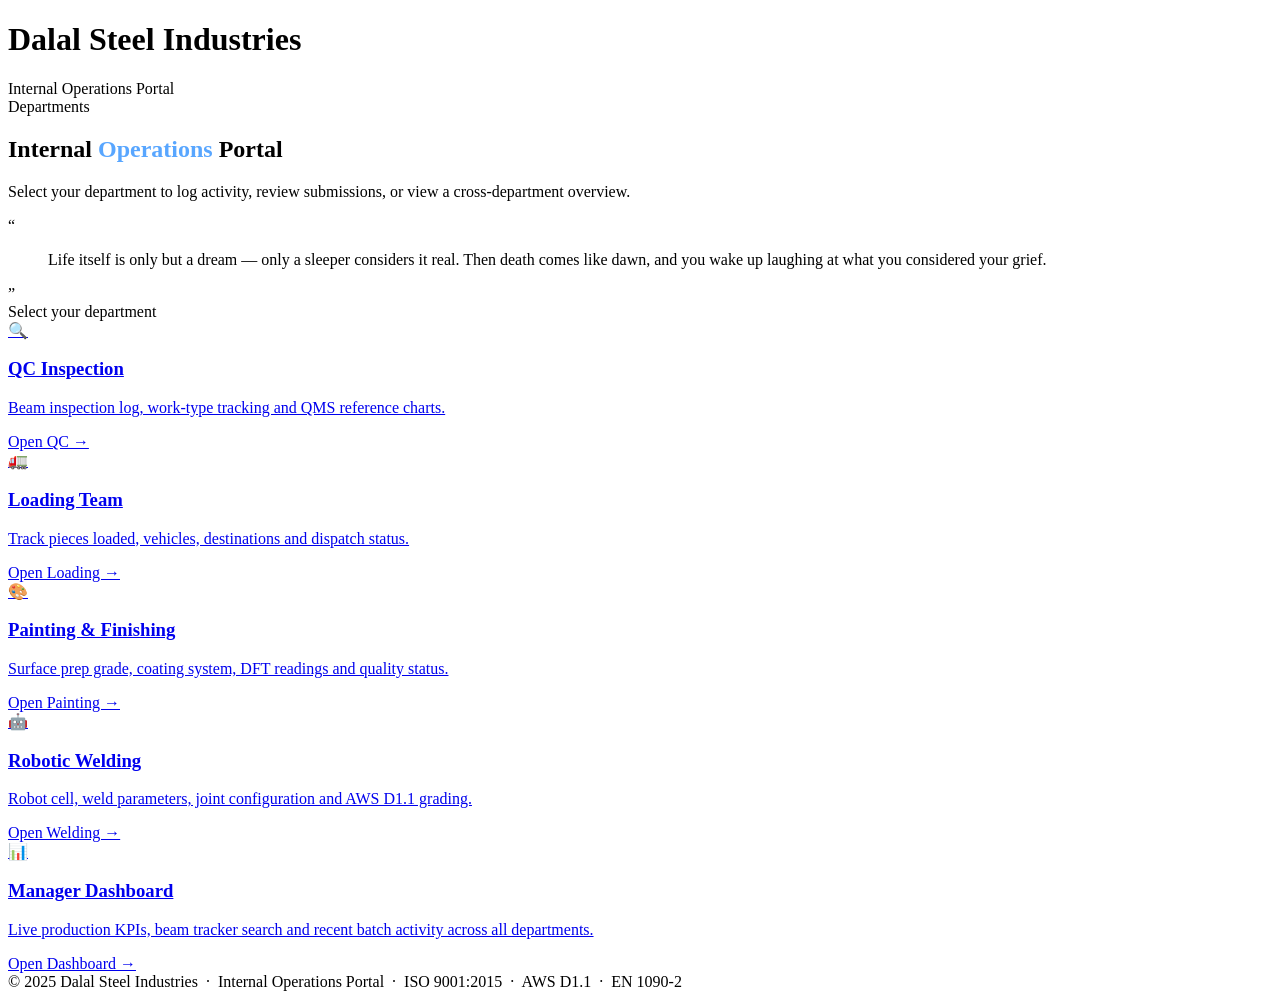
==== commit 4b849281: "feat(landing): add italic serif motto blockquote between hero and cards A site-wide thematic motto s" ====
--- a/public/index.html
+++ b/public/index.html
@@ -4,7 +4,7 @@
 <meta charset="UTF-8"/>
 <meta name="viewport" content="width=device-width, initial-scale=1.0"/>
 <title>Dalal Steel Industries — Internal Operations Portal</title>
-<link href="https://fonts.googleapis.com/css2?family=Barlow+Condensed:wght@400;600;700;800&family=Barlow:wght@300;400;500;600&display=swap" rel="stylesheet"/>
+<link href="https://fonts.googleapis.com/css2?family=Barlow+Condensed:wght@400;600;700;800&family=Barlow:wght@300;400;500;600&family=Cormorant+Garamond:ital,wght@1,400;1,500;1,600&display=swap" rel="stylesheet"/>
 <link rel="stylesheet" href="/assets/portal.css"/>
 </head>
 <body class="landing">
@@ -22,6 +22,17 @@
 <section class="dsi-landing-hero">
   <h1>Internal <em style="color:#58a6ff;font-style:normal">Operations</em> Portal</h1>
   <p>Select your department to log activity, review submissions, or view a cross-department overview.</p>
+</section>
+
+<section class="dsi-quote-band" aria-label="Site motto">
+  <div class="dsi-quote-inner">
+    <span class="dsi-quote-mark dsi-quote-mark-open" aria-hidden="true">&ldquo;</span>
+    <blockquote class="dsi-quote">
+      <p>Life itself is only but a dream &mdash; only a sleeper considers it real. Then death comes like dawn, and you wake up laughing at what you considered your grief.</p>
+    </blockquote>
+    <span class="dsi-quote-mark dsi-quote-mark-close" aria-hidden="true">&rdquo;</span>
+    <div class="dsi-quote-rule" aria-hidden="true"></div>
+  </div>
 </section>
 
 <section class="dsi-landing-section">
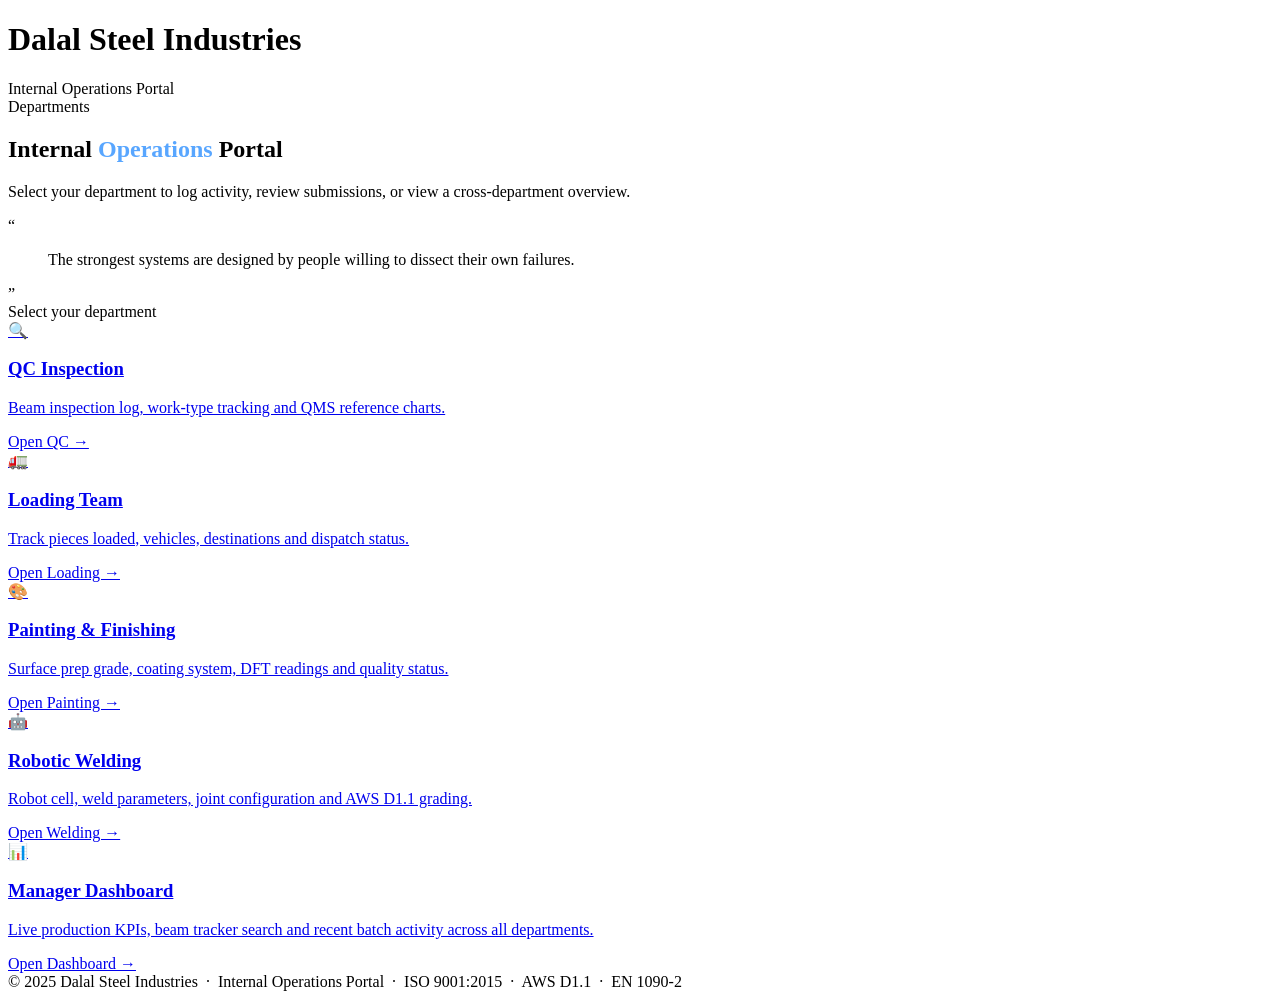
==== commit 26ec8082: "feat(landing): rotate site motto through a black-box-thinking quote set 30 quotes (20 editorial + 10" ====
--- a/public/index.html
+++ b/public/index.html
@@ -28,7 +28,7 @@
   <div class="dsi-quote-inner">
     <span class="dsi-quote-mark dsi-quote-mark-open" aria-hidden="true">&ldquo;</span>
     <blockquote class="dsi-quote">
-      <p>Life itself is only but a dream &mdash; only a sleeper considers it real. Then death comes like dawn, and you wake up laughing at what you considered your grief.</p>
+      <p id="dsi-quote-text">Every failure is undocumented intelligence until it is examined.</p>
     </blockquote>
     <span class="dsi-quote-mark dsi-quote-mark-close" aria-hidden="true">&rdquo;</span>
     <div class="dsi-quote-rule" aria-hidden="true"></div>
@@ -79,5 +79,78 @@
 
 <footer class="dsi-footer">&copy; 2025 Dalal Steel Industries &nbsp;·&nbsp; Internal Operations Portal &nbsp;·&nbsp; ISO 9001:2015 &nbsp;·&nbsp; AWS D1.1 &nbsp;·&nbsp; EN 1090-2</footer>
 
+<script>
+(function(){
+  const QUOTES = [
+    "Every failure is undocumented intelligence until it is examined.",
+    "Black box thinking turns mistakes from liabilities into infrastructure.",
+    "Systems evolve when errors are studied, not hidden.",
+    "The costliest bug is the one nobody reports.",
+    "Progress belongs to organisations that can audit themselves without ego.",
+    "Failure is data with emotions attached.",
+    "A hidden error repeats. An exposed error upgrades the system.",
+    "Operational excellence is built on transparent postmortems.",
+    "Perfection is not the absence of mistakes; it is the speed of learning from them.",
+    "The strongest systems are designed by people willing to dissect their own failures.",
+    "Blame protects pride. Analysis protects the future.",
+    "Every incident contains a blueprint for a better process.",
+    "Organisations stagnate when failure becomes political.",
+    "A mature operation treats errors as signals, not scandals.",
+    "Black box thinking converts pain into precision.",
+    "The gap between average and elite teams is often the quality of their retrospectives.",
+    "If failure cannot be discussed, improvement becomes impossible.",
+    "Resilient systems are born from brutally honest feedback loops.",
+    "Behind every scalable operation is a culture that studies what went wrong.",
+    "Data without reflection is noise. Failure without analysis is waste.",
+    "Log everything. Learn continuously.",
+    "Errors are feedback.",
+    "Trace. Analyse. Improve.",
+    "Failure is part of the architecture.",
+    "No blame. Only iteration.",
+    "Every incident leaves a lesson trail.",
+    "Visibility creates reliability.",
+    "Systems remember what people ignore.",
+    "Retrospectives build resilience.",
+    "Optimisation begins after failure."
+  ];
+
+  const el = document.getElementById('dsi-quote-text');
+  if (!el) return;
+
+  // Fisher-Yates shuffle so each visit gives a fresh sequence,
+  // and consecutive quotes never repeat.
+  const order = QUOTES.slice();
+  for (let i = order.length - 1; i > 0; i--) {
+    const j = Math.floor(Math.random() * (i + 1));
+    [order[i], order[j]] = [order[j], order[i]];
+  }
+  let idx = 0;
+  el.textContent = order[idx];
+
+  const ROTATE_MS = 12000;
+  const FADE_MS = 450;
+
+  function next(){
+    idx = (idx + 1) % order.length;
+    el.classList.add('is-fading');
+    setTimeout(() => {
+      el.textContent = order[idx];
+      el.classList.remove('is-fading');
+    }, FADE_MS);
+  }
+
+  let timer = setInterval(() => { if (!document.hidden) next(); }, ROTATE_MS);
+
+  // Reset cadence after the tab regains focus so a long-hidden tab
+  // doesn't fire a burst of rotations.
+  document.addEventListener('visibilitychange', () => {
+    if (!document.hidden) {
+      clearInterval(timer);
+      timer = setInterval(() => { if (!document.hidden) next(); }, ROTATE_MS);
+    }
+  });
+})();
+</script>
+
 </body>
 </html>
